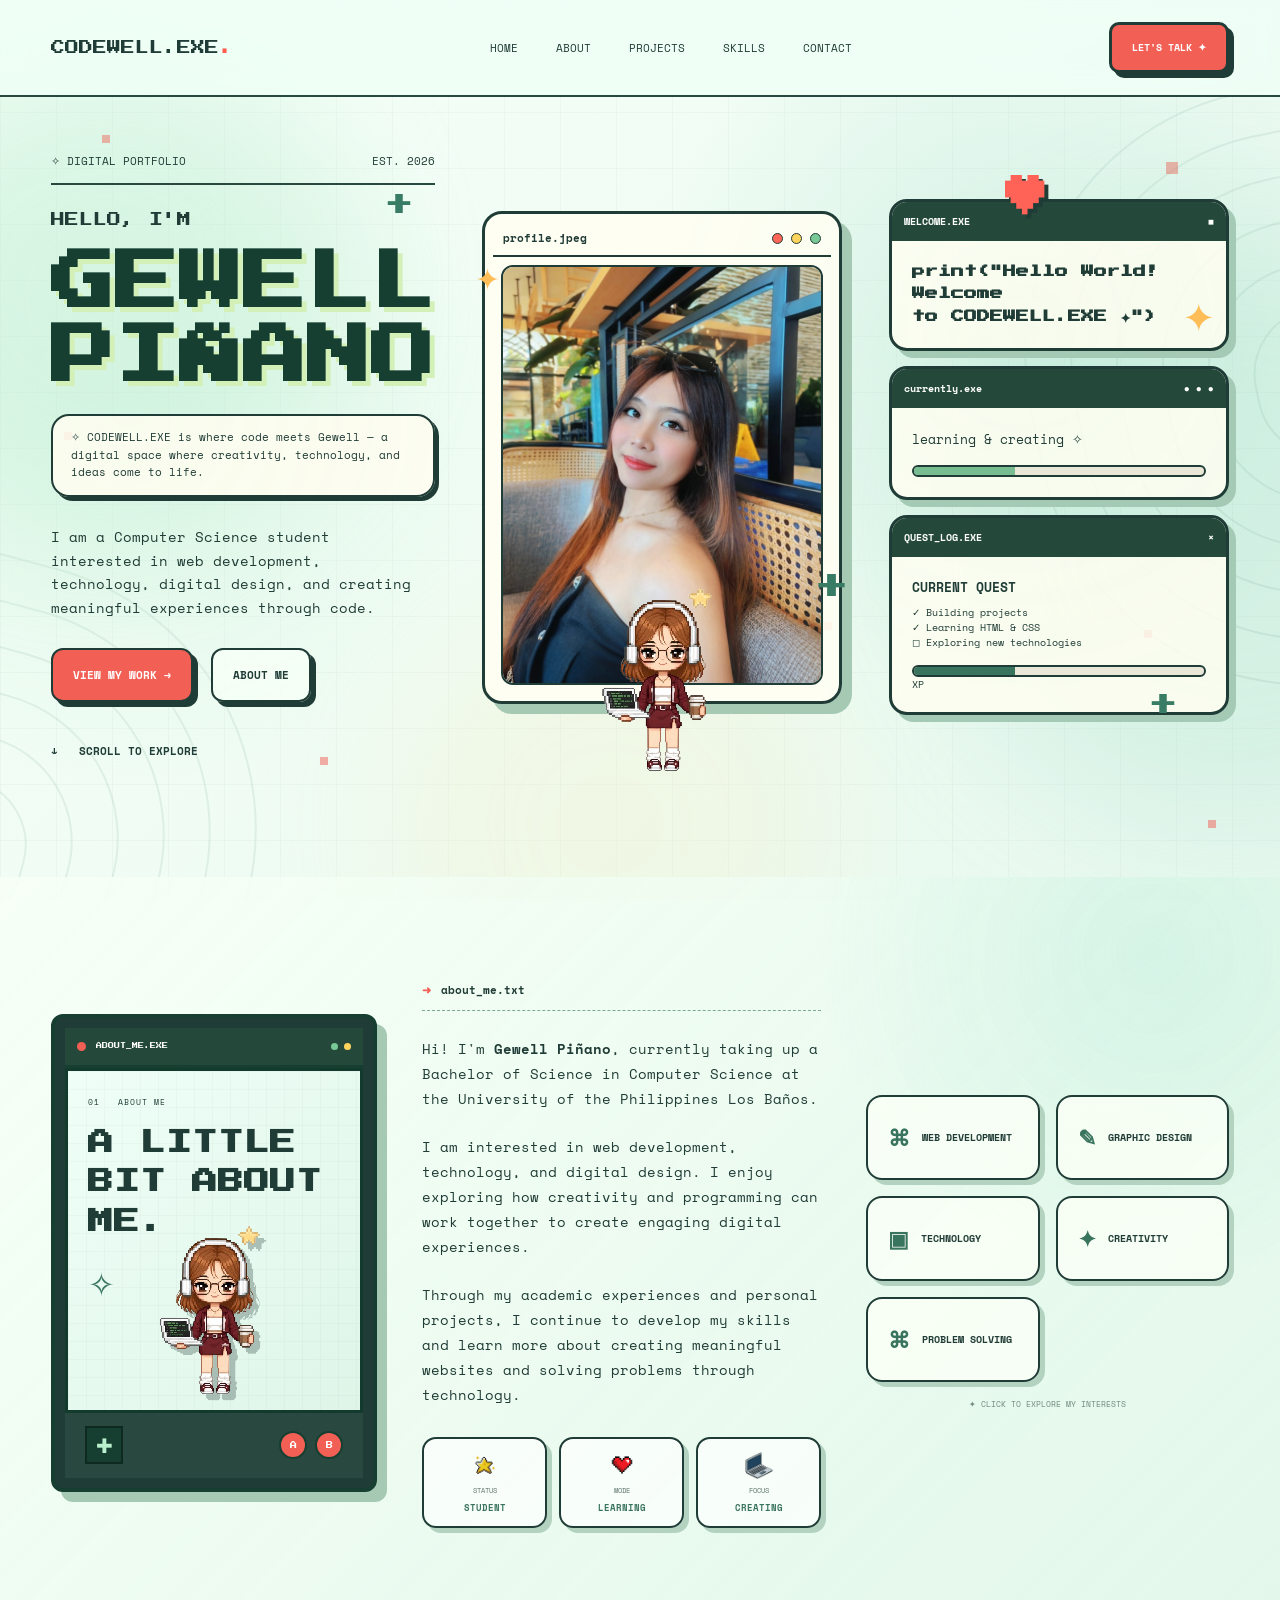
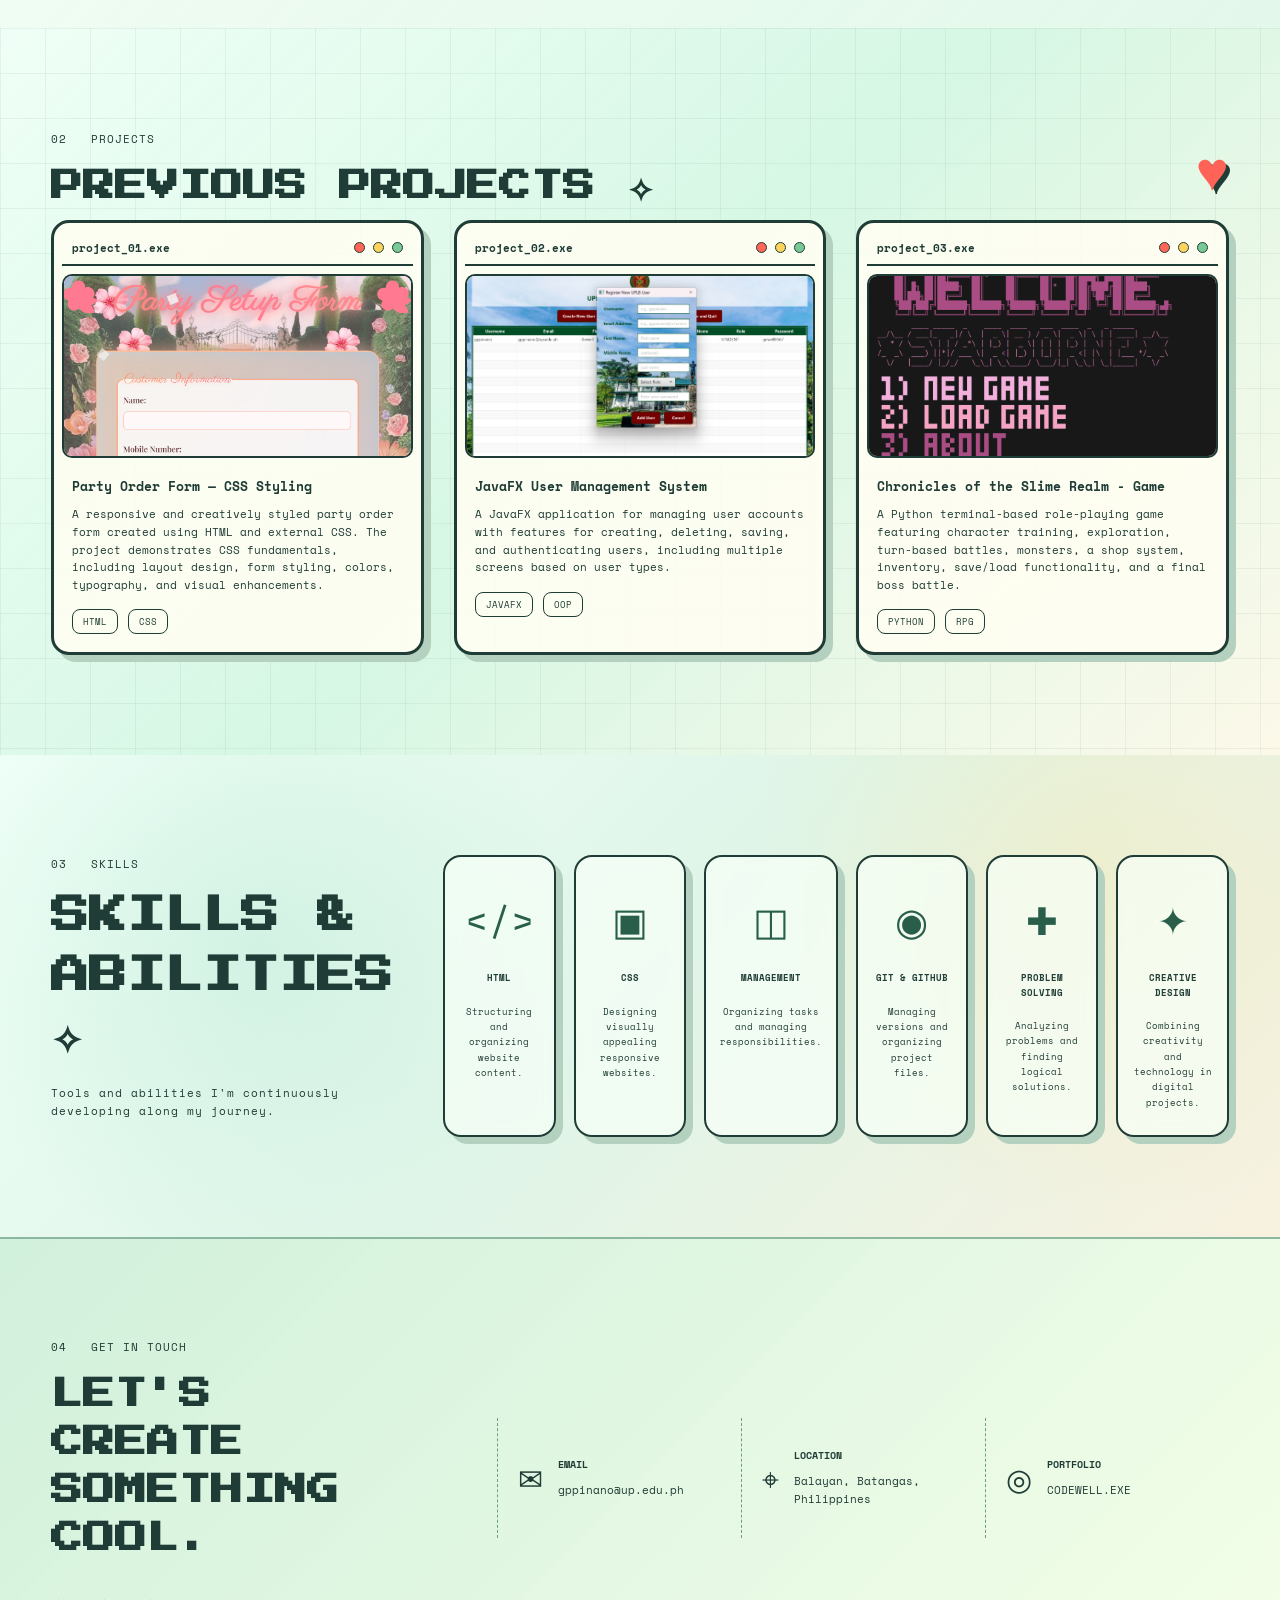
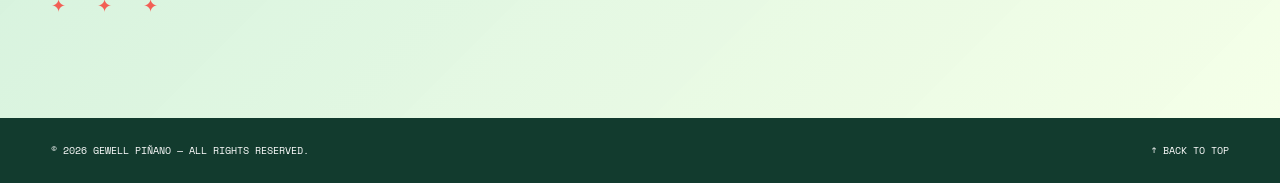
==== index.html @ 0a51e39f "feat: add location and contact number details" ====
<!--
    Name: Gewell P. Piñano
    Course: CMSC 100 - Web Programming
    Section: D1L

    Exercise 02: Create Your Own GitHub Page from HTML and CSS

    This file contains the HTML structure of my personal portfolio
    website. The website includes sections for my profile, about me,
    projects, skills, and contact information.
-->

<!DOCTYPE html>
<html lang="en">

<head>

    <!-- Basic information and settings for the webpage -->
    <meta charset="UTF-8">

    <meta name="viewport"
          content="width=device-width, initial-scale=1.0">

    <title>Gewell Piñano | Portfolio</title>

    <!-- External CSS file used for the website's design and layout -->
    <link rel="stylesheet" href="flex.css">

</head>


<body>


    <!-- Background elements used to create the animated visual design -->
    <div class="site-background">

        <div class="bg-grid"></div>

        <div class="bg-glow glow-one"></div>
        <div class="bg-glow glow-two"></div>
        <div class="bg-glow glow-three"></div>


        <!-- Decorative contour lines on both sides of the page -->
        <div class="level-lines level-lines-right">

            <span></span>
            <span></span>
            <span></span>
            <span></span>
            <span></span>
            <span></span>

        </div>


        <div class="level-lines level-lines-left">

            <span></span>
            <span></span>
            <span></span>
            <span></span>
            <span></span>
            <span></span>

        </div>


        <!-- Small animated particles used as background decorations -->
        <div class="ambient-particles">

            <i></i>
            <i></i>
            <i></i>
            <i></i>
            <i></i>
            <i></i>
            <i></i>
            <i></i>

        </div>

    </div>



    <!-- Navigation bar containing links to the different sections -->
    <header class="navbar">


        <!-- Website logo that links back to the home section -->
        <a href="#home" class="logo">

            CODE<span>WELL.EXE</span><b>.</b>

        </a>


        <!-- Navigation links -->
        <nav>

            <a href="#home">HOME</a>
            <a href="#about">ABOUT</a>
            <a href="#projects">PROJECTS</a>
            <a href="#skills">SKILLS</a>
            <a href="#contact">CONTACT</a>

        </nav>


        <!-- Button that links directly to the contact section -->
        <a href="#contact" class="nav-button">

            LET'S TALK ✦

        </a>


    </header>



    <main>


        <!-- Home or hero section of the portfolio -->
        <section id="home" class="hero">


            <!-- Decorative pixel elements -->
            <div class="pixel plus plus-one">+</div>

            <div class="pixel plus plus-two">+</div>

            <div class="pixel heart heart-one">♥</div>

            <div class="pixel sparkle sparkle-one">✦</div>



            <!-- Main introduction and information -->
            <div class="hero-text">


                <p class="small-title">

                    ✧ DIGITAL PORTFOLIO

                    <span>EST. 2026</span>

                </p>


                <p class="intro">

                    HELLO, I'M

                </p>


                <h1>

                    GEWELL<br>
                    PIÑANO

                </h1>


                <!-- Short description of the CODEWELL.EXE portfolio concept -->
                <div class="student-tag">

                    ✧ CODEWELL.EXE is where code meets Gewell —
                    a digital space where creativity, technology,
                    and ideas come to life.

                </div>


                <p class="hero-description">

                    I am a Computer Science student interested in
                    web development, technology, digital design,
                    and creating meaningful experiences through code.

                </p>


                <!-- Buttons for navigating to other sections -->
                <div class="hero-buttons">


                    <a href="#projects"
                       class="primary-button">

                        VIEW MY WORK →

                    </a>


                    <a href="#about"
                       class="secondary-button">

                        ABOUT ME

                    </a>


                </div>


                <!-- Link that encourages the user to explore the website -->
                <a href="#about"
                   class="scroll-text">

                    ↓ &nbsp; SCROLL TO EXPLORE

                </a>


            </div>



            <!-- Profile image and pixel character -->
            <div class="profile-area">


                <!-- Decorative symbols around the profile -->
                <div class="profile-decoration decoration-one">
                    ✦
                </div>


                <div class="profile-decoration decoration-two">
                    +
                </div>



                <!-- Window-style container for the profile image -->
                <div class="window">


                    <div class="window-header">

                        <span>profile.jpeg</span>


                        <div class="window-dots">

                            <i class="red"></i>
                            <i class="yellow"></i>
                            <i class="green"></i>

                        </div>

                    </div>


                    <div class="profile-image">

                        <img src="images/profile.jpeg"
                             alt="Profile Photo">

                    </div>


                </div>



                <!-- Pixel version of the profile character -->
                <div class="pixel-character">

                    <img src="images/pixel-me.png"
                         alt="Pixel Character">

                </div>


            </div>



            <!-- Small window-style widgets displayed beside the profile -->
            <div class="hero-widgets">


                <!-- Welcome message widget -->
                <div class="mini-window welcome-window">


                    <div class="mini-header">

                        <span>WELCOME.EXE</span>

                        <b>■</b>

                    </div>


                    <div class="mini-content">

                        <h3>

                            print("Hello World! Welcome<br>
                            to CODEWELL.EXE ✦")

                        </h3>

                    </div>


                </div>



                <!-- Current learning status widget -->
                <div class="mini-window learning-window">


                    <div class="mini-header">

                        <span>currently.exe</span>

                        <div class="mini-dots">

                            ● ● ●

                        </div>

                    </div>


                    <div class="mini-content">


                        <p>

                            learning & creating ✧

                        </p>


                        <!-- Animated loading bar -->
                        <div class="loading-bar">

                            <div></div>

                        </div>


                    </div>


                </div>



                <!-- Current goals or tasks widget -->
                <div class="mini-window music-window">

                    <div class="mini-header">

                        <span>QUEST_LOG.EXE</span>

                        <b>×</b>

                    </div>


                    <div class="mini-content">

                        <h4>CURRENT QUEST</h4>

                        <p>✓ Building projects</p>

                        <p>✓ Learning HTML & CSS</p>

                        <p>◻ Exploring new technologies</p>


                        <!-- Progress bar for the current quest -->
                        <div class="music-progress">

                            <div></div>

                        </div>


                        <p class="quest-xp">

                            XP

                        </p>

                    </div>

                </div>


            </div>


        </section>



        <!-- About section containing personal and academic information -->
        <section id="about"
                 class="about section">


            <!-- Decorative device displaying the About Me title -->
            <div class="about-device">


                <!-- Top part of the device -->
                <div class="device-top">

                    <span class="device-camera"></span>

                    <span>ABOUT_ME.EXE</span>


                    <div class="device-lights">

                        <i></i>
                        <i></i>

                    </div>


                </div>



                <!-- Main screen of the device -->
                <div class="device-screen">


                    <div class="section-title">

                        <p>

                            01 &nbsp; ABOUT ME

                        </p>


                        <h2>

                            A LITTLE<br>
                            BIT ABOUT<br>
                            ME.

                        </h2>


                    </div>


                    <div class="device-sparkle">

                        ✧

                    </div>



                    <!-- Pixel character decoration -->
                    <div class="about-decoration">

                        <img src="images/pixel-me.png"
                             alt="Pixel Character">

                    </div>


                </div>



                <!-- Decorative controls at the bottom of the device -->
                <div class="device-controls">


                    <div class="d-pad">

                        ✚

                    </div>


                    <div class="control-buttons">

                        <span>A</span>

                        <span>B</span>

                    </div>


                </div>


            </div>



            <!-- Main text content for the About section -->
            <div class="about-content">


                <!-- Terminal-inspired heading -->
                <div class="terminal-line">

                    <span>➜</span>

                    <p>about_me.txt</p>

                </div>



                <p>

                    Hi! I'm <strong>Gewell Piñano</strong>,
                    currently taking up a Bachelor of Science
                    in Computer Science at the University of the Philippines
                    Los Baños.

                </p>


                <p>

                    I am interested in web development,
                    technology, and digital design.
                    I enjoy exploring how creativity and
                    programming can work together to create
                    engaging digital experiences.

                </p>


                <p>

                    Through my academic experiences and
                    personal projects, I continue to develop
                    my skills and learn more about creating
                    meaningful websites and solving problems
                    through technology.

                </p>



                <!-- Cards showing the current status, mode, and focus -->
                <div class="about-status">


                    <div class="status-card">

                        <img src="images/status.png"
                             alt="Status Icon">

                        <span>STATUS</span>

                        <strong>STUDENT</strong>

                    </div>



                    <div class="status-card">

                        <img src="images/mode.png"
                             alt="Mode Icon">

                        <span>MODE</span>

                        <strong>LEARNING</strong>

                    </div>



                    <div class="status-card">

                        <img src="images/focus.png"
                             alt="Focus Icon">

                        <span>FOCUS</span>

                        <strong>CREATING</strong>

                    </div>


                </div>


            </div>



            <!-- Cards showing personal interests and areas of focus -->
            <div class="about-tags">


                <a href="interests/interests.html" class="tag-card">

                    <span>⌘</span>

                    WEB DEVELOPMENT

                </a>


                <a href="interests/interests.html" class="tag-card">

                    <span>✎</span>

                    GRAPHIC DESIGN

                </a>


                <a href="interests/interests.html" class="tag-card">

                    <span>▣</span>

                    TECHNOLOGY

                </a>


                <a href="interests/interests.html" class="tag-card">

                    <span>✦</span>

                    CREATIVITY

                </a>


                <a href="interests/interests.html" class="tag-card">

                    <span>⌘</span>

                    PROBLEM SOLVING

                </a>


                <div class="tag-note">

                    <a href="interests/index.html">
                        ✦ CLICK TO EXPLORE MY INTERESTS
                    </a>

                </div>


            </div>


        </section>



        <!-- Projects section displaying previous works -->
        <section id="projects"
                 class="projects section">


            <div class="projects-heading">


                <div>


                    <p>

                        02 &nbsp; PROJECTS

                    </p>


                    <h2>

                        PREVIOUS PROJECTS ✧

                    </h2>


                </div>


                <!-- Decorative heart -->
                <div class="project-heart">

                    ♥

                </div>


            </div>



            <!-- Grid containing the project cards -->
            <div class="project-grid">


                <!-- Project 1 -->
                <article class="project-card">


                    <div class="project-window-header">

                        <span>project_01.exe</span>


                        <div class="window-dots">

                            <i class="red"></i>
                            <i class="yellow"></i>
                            <i class="green"></i>

                        </div>


                    </div>


                    <div class="project-image">


                        <img src="images/project1.png"
                             alt="Project 1">


                        <!-- Link to the GitHub repository -->
                        <a href="https://github.com/gpinano/party-order-form.git"
                           target="_blank"
                           rel="noopener noreferrer"
                           class="project-overlay">

                            VIEW PROJECT →

                        </a>


                    </div>


                    <div class="project-info">


                        <h3>Party Order Form — CSS Styling</h3>


                        <p>

                            A responsive and creatively styled party order form created using HTML and external CSS.
                            The project demonstrates CSS fundamentals, including layout design, form styling, colors, typography, and visual enhancements.

                        </p>


                        <!-- Technologies used in the project -->
                        <div class="project-skills">

                            <span>HTML</span>

                            <span>CSS</span>

                        </div>


                    </div>


                </article>



                <!-- Project 2 -->
                <article class="project-card">


                    <div class="project-window-header">

                        <span>project_02.exe</span>


                        <div class="window-dots">

                            <i class="red"></i>
                            <i class="yellow"></i>
                            <i class="green"></i>

                        </div>


                    </div>


                    <div class="project-image">


                        <img src="images/project2.png"
                             alt="Project 2">


                        <!-- Link to the GitHub repository -->
                        <a href="https://github.com/gpinano/javafx-user-management-system.git"
                           target="_blank"
                           rel="noopener noreferrer"
                           class="project-overlay">

                            VIEW PROJECT →

                        </a>

                    </div>


                    <div class="project-info">


                        <h3>JavaFX User Management System</h3>


                        <p>

                            A JavaFX application for managing user accounts
                            with features for creating, deleting, saving, and authenticating users, including multiple screens based on user types.

                        </p>


                        <!-- Technologies used in the project -->
                        <div class="project-skills">

                            <span>JAVAFX</span>

                            <span>OOP</span>

                        </div>


                    </div>


                </article>



                <!-- Project 3 -->
                <article class="project-card">


                    <div class="project-window-header">

                        <span>project_03.exe</span>


                        <div class="window-dots">

                            <i class="red"></i>
                            <i class="yellow"></i>
                            <i class="green"></i>

                        </div>


                    </div>


                    <div class="project-image">


                        <img src="images/project3.png"
                             alt="Project 3">


                        <!-- Link to the GitHub repository -->
                        <a href="https://github.com/gpinano/terminal-based-rpg.git"
                           target="_blank"
                           rel="noopener noreferrer"
                           class="project-overlay">

                            VIEW PROJECT →

                        </a>


                    </div>


                    <div class="project-info">


                        <h3>Chronicles of the Slime Realm - Game</h3>


                        <p>

                            A Python terminal-based role-playing game featuring
                            character training, exploration, turn-based battles, monsters, a shop system, inventory, save/load functionality, and a final boss battle.

                        </p>


                        <!-- Technologies used in the project -->
                        <div class="project-skills">

                            <span>PYTHON</span>

                            <span>RPG</span>

                        </div>


                    </div>


                </article>


            </div>


        </section>



        <!-- Skills section showing abilities being developed -->
        <section id="skills"
                 class="skills section">


            <div class="skills-heading">


                <p>

                    03 &nbsp; SKILLS

                </p>


                <h2>

                    SKILLS &<br>
                    ABILITIES ✧

                </h2>


                <p class="skills-subtitle">

                    Tools and abilities I'm continuously
                    developing along my journey.

                </p>


            </div>



            <!-- Grid containing the different skill cards -->
            <div class="skills-grid">


                <!-- Skill 1 -->
                <div class="skill-card">

                    <div class="skill-icon">

                        &lt;/&gt;

                    </div>

                    <h3>HTML</h3>

                    <p>

                        Structuring and organizing
                        website content.

                    </p>

                </div>



                <!-- Skill 2 -->
                <div class="skill-card">

                    <div class="skill-icon">

                        ▣

                    </div>

                    <h3>CSS</h3>

                    <p>

                        Designing visually appealing
                        responsive websites.

                    </p>

                </div>



                <!-- Skill 3 -->
                <div class="skill-card">

                    <div class="skill-icon">

                        ◫

                    </div>

                    <h3>MANAGEMENT</h3>

                    <p>

                        Organizing tasks and managing
                        responsibilities.

                    </p>

                </div>



                <!-- Skill 4 -->
                <div class="skill-card">

                    <div class="skill-icon">

                        ◉

                    </div>

                    <h3>GIT &amp; GITHUB</h3>

                    <p>

                        Managing versions and organizing
                        project files.

                    </p>

                </div>



                <!-- Skill 5 -->
                <div class="skill-card">

                    <div class="skill-icon">

                        ✚

                    </div>

                    <h3>PROBLEM SOLVING</h3>

                    <p>

                        Analyzing problems and finding
                        logical solutions.

                    </p>

                </div>



                <!-- Skill 6 -->
                <div class="skill-card">

                    <div class="skill-icon">

                        ✦

                    </div>

                    <h3>CREATIVE DESIGN</h3>

                    <p>

                        Combining creativity and
                        technology in digital projects.

                    </p>

                </div>


            </div>


        </section>



        <!-- Contact section containing ways to get in touch -->
        <section id="contact"
                 class="contact section">


            <div class="contact-title">


                <p>

                    04 &nbsp; GET IN TOUCH

                </p>


                <h2>

                    LET'S CREATE<br>
                    SOMETHING<br>
                    COOL.

                </h2>


                <!-- Decorative symbols -->
                <div class="contact-decoration">

                    ✦ ✦ ✦

                </div>


            </div>



            <!-- Contact information -->
            <div class="contact-info">


                <!-- Email -->
                <div class="contact-item">


                    <span class="contact-icon">

                        ✉

                    </span>


                    <div>

                        <h4>EMAIL</h4>

                        <p>

                            <a href="mailto:gppinano@up.edu.ph">
                                gppinano@up.edu.ph
                            </a>

                        </p>

                    </div>


                </div>



                <!-- Location -->
                <div class="contact-item">


                    <span class="contact-icon">

                        ⌖

                    </span>


                    <div>

                        <h4>LOCATION</h4>

                        <p>

                            Balayan, Batangas,<br>
                            Philippines

                        </p>

                    </div>


                </div>



                <!-- Portfolio name -->
                <div class="contact-item">


                    <span class="contact-icon">

                        ◎

                    </span>


                    <div>

                        <h4>PORTFOLIO</h4>

                        <p>

                            CODEWELL.EXE

                        </p>

                    </div>


                </div>


            </div>


        </section>


    </main>



    <!-- Footer containing copyright information -->
    <footer>


        <p>

            © 2026 GEWELL PIÑANO
            — ALL RIGHTS RESERVED.

        </p>


        <!-- Link that returns the user to the top of the page -->
        <a href="#home">

            ↑ BACK TO TOP

        </a>


    </footer>


</body>

</html>
---- flex.css ----
/*
    Name: Gewell P. Piñano
    Course: CMSC 100 - Web Programming
    Section: D1L

    Exercise 02: Create Your Own GitHub Page from HTML and CSS

    This file contains the styles and layout of my personal portfolio
    website. It includes the colors, animations, responsive design,
    and visual elements used throughout the website.
*/


/* Importing the fonts used throughout the website */
@import url('https://fonts.googleapis.com/css2?family=Press+Start+2P&family=Space+Mono:wght@400;700&display=swap');


/* Basic reset to make spacing and sizing more consistent */
* {
    margin: 0;
    padding: 0;
    box-sizing: border-box;
}


/* Enables smooth scrolling when navigation links are clicked */
html {
    scroll-behavior: smooth;
}


/* General styles for the whole webpage */
body {
    font-family: "Space Mono", monospace;
    color: #203c36;

    background: linear-gradient(
        135deg,
        #f6fff8,
        #e7f8ee,
        #f9ffea
    );

    overflow-x: hidden;
}


/* Makes images responsive by default */
img {
    width: 100%;
    display: block;
}


/* Removes the default underline and color from links */
a {
    text-decoration: none;
    color: inherit;
}


/* Common spacing used for the main sections */
.section {
    padding: 100px 4%;
}


/* Adjusts the scroll position when navigating to a section */
section {
    scroll-margin-top: 15px;
}


/* -- BACKGROUND -- */

/* Fixed background container behind the main content */
.site-background {
    position: fixed;
    inset: 0;

    pointer-events: none;
    z-index: 0;

    overflow: hidden;
}


/* Keeps the main content above the background */
.navbar,
main,
footer {
    position: relative;
    z-index: 1;
}


/* Animated grid pattern used in the background */
.bg-grid {
    position: absolute;
    inset: 0;

    opacity: 0.4;

    background-image:
        linear-gradient(rgba(44, 92, 75, 0.08) 1px, transparent 1px),
        linear-gradient(90deg, rgba(44, 92, 75, 0.08) 1px, transparent 1px);

    background-size: 56px 56px;

    animation: gridMove 25s linear infinite;
}


/* Moves the background grid slowly */
@keyframes gridMove {

    from {
        background-position: 0 0;
    }

    to {
        background-position: 56px 56px;
    }

}


/* Glowing circles used to add color to the background */
.bg-glow {
    position: absolute;

    border-radius: 50%;

    filter: blur(70px);
    opacity: 0.45;

    animation: glowFloat 12s ease-in-out infinite;
}


.glow-one {
    width: 500px;
    height: 500px;

    top: 5%;
    left: -150px;

    background: rgba(174, 234, 201, 0.7);
}


.glow-two {
    width: 600px;
    height: 600px;

    top: 25%;
    right: -250px;

    background: rgba(131, 210, 181, 0.45);

    animation-delay: -4s;
}


.glow-three {
    width: 450px;
    height: 450px;

    bottom: -150px;
    left: 30%;

    background: rgba(255, 234, 174, 0.4);

    animation-delay: -8s;
}


/* Animation that slowly moves the glowing circles */
@keyframes glowFloat {

    0%,
    100% {
        transform: translate(0, 0) scale(1);
    }

    50% {
        transform: translate(60px, -35px) scale(1.1);
    }

}


/* Decorative contour lines placed around the background */
.level-lines {
    position: absolute;

    width: 600px;
    height: 600px;

    opacity: 0.25;
}


.level-lines-right {
    top: 80px;
    right: -350px;

    transform: rotate(-12deg);
}


.level-lines-left {
    bottom: -250px;
    left: -350px;

    transform: rotate(15deg);
}


.level-lines span {
    position: absolute;

    border: 2px solid rgba(45, 105, 83, 0.35);
    border-radius: 45%;
}


.level-lines span:nth-child(1) {
    inset: 0;
}

.level-lines span:nth-child(2) {
    inset: 45px;
}

.level-lines span:nth-child(3) {
    inset: 90px;
}

.level-lines span:nth-child(4) {
    inset: 135px;
}

.level-lines span:nth-child(5) {
    inset: 180px;
}

.level-lines span:nth-child(6) {
    inset: 225px;
}


/* Small floating particles used as background decorations */
.ambient-particles i {
    position: absolute;

    width: 8px;
    height: 8px;

    display: block;

    background: rgba(242, 95, 85, 0.5);

    animation: particleFloat 8s ease-in-out infinite;
}


.ambient-particles i:nth-child(1) {
    top: 15%;
    left: 8%;
}


.ambient-particles i:nth-child(2) {
    top: 30%;
    left: 45%;

    width: 5px;
    height: 5px;

    background: rgba(44, 108, 85, 0.5);
}


.ambient-particles i:nth-child(3) {
    top: 18%;
    right: 8%;

    width: 12px;
    height: 12px;
}


.ambient-particles i:nth-child(4) {
    top: 70%;
    right: 10%;
}


.ambient-particles i:nth-child(5) {
    bottom: 15%;
    left: 25%;
}


.ambient-particles i:nth-child(6) {
    bottom: 30%;
    right: 35%;
}


.ambient-particles i:nth-child(7) {
    top: 48%;
    left: 5%;
}


.ambient-particles i:nth-child(8) {
    bottom: 8%;
    right: 5%;
}


/* Animation used for the floating particles */
@keyframes particleFloat {

    0%,
    100% {
        transform: translateY(0);
        opacity: 0.3;
    }

    50% {
        transform: translateY(-30px);
        opacity: 0.9;
    }

}


/* =================================
   NAVIGATION BAR
================================= */

/* Styles for the navigation bar at the top of the page */
.navbar {
    width: 100%;

    padding: 22px 4%;

    display: flex;
    align-items: center;
    justify-content: space-between;

    border-bottom: 2px solid #29483f;

    background: rgba(239, 255, 247, 0.78);

    backdrop-filter: blur(15px);

    position: sticky;
    top: 0;

    z-index: 100;
}


/* Styles for the website logo */
.logo {
    font-family: "Press Start 2P", monospace;
    font-size: 14px;
}


.logo b {
    color: #ff5c4d;
}


/* Layout for the navigation links */
.navbar nav {
    display: flex;
    gap: 38px;
}


/* Styles for each navigation link */
.navbar nav a {
    font-size: 11px;

    position: relative;

    transition: 0.2s;
}


/* Underline effect for navigation links */
.navbar nav a::after {
    content: "";

    position: absolute;

    left: 0;
    bottom: -7px;

    width: 0;
    height: 2px;

    background: #f25f55;

    transition: 0.2s;
}


.navbar nav a:hover {
    color: #f25f55;
}


.navbar nav a:hover::after {
    width: 100%;
}


/* Button that links to the contact section */
.nav-button {
    padding: 15px 20px;

    font-size: 10px;
    font-weight: bold;

    color: white;
    background: #f25f55;

    border: 3px solid #203c36;
    border-radius: 10px;

    box-shadow: 5px 5px 0 #203c36;

    transition: 0.2s;
}


/* Button animation when hovered */
.nav-button:hover {
    transform: translate(3px, 3px);

    box-shadow: 2px 2px 0 #203c36;
}


/* -- HERO SECTION --*/

/* Main introduction section of the portfolio */
.hero {
    min-height: 780px;

    padding: 40px 4% 100px;

    display: grid;

    grid-template-columns: 1fr 1.1fr 1fr;

    gap: 40px;

    align-items: center;

    position: relative;

    overflow: hidden;

    background:
        radial-gradient(
            circle at 10% 40%,
            rgba(191, 239, 210, 0.35),
            transparent 30%
        ),
        radial-gradient(
            circle at 80% 30%,
            rgba(157, 223, 198, 0.32),
            transparent 32%
        );
}


/* Small heading displayed above the introduction */
.small-title {
    padding-bottom: 14px;

    border-bottom: 2px solid #29483f;

    font-size: 11px;
}


.small-title span {
    float: right;
}


/* Introductory text before the main name */
.intro {
    margin-top: 28px;

    font-family: "Press Start 2P";

    font-size: 14px;
}


/* Main name displayed in the hero section */
.hero-text h1 {
    margin: 20px 0;

    font-family: "Press Start 2P";

    font-size: clamp(42px, 5vw, 75px);

    line-height: 1.15;

    color: #163f31;

    text-shadow: 5px 5px 0 #d3f0b8;
}


/* Short description of the portfolio concept */
.student-tag {
    padding: 13px 18px;

    border: 2px solid #203c36;
    border-radius: 18px;

    background: rgba(255, 253, 240, 0.85);

    box-shadow: 4px 4px 0 #203c36;

    font-size: 11px;
    line-height: 1.6;
}


/* Main description in the hero section */
.hero-description {
    max-width: 360px;

    margin: 28px 0;

    font-size: 14px;
    line-height: 1.7;
}


/* Container for the hero section buttons */
.hero-buttons {
    display: flex;

    gap: 18px;

    margin-bottom: 35px;
}


/* Shared styles for both hero buttons */
.primary-button,
.secondary-button {
    padding: 17px 20px;

    border: 2px solid #203c36;
    border-radius: 12px;

    font-size: 11px;
    font-weight: bold;

    transition: 0.2s;
}


/* Main action button */
.primary-button {
    color: white;

    background: #f25f55;

    box-shadow: 5px 5px 0 #203c36;
}


/* Secondary action button */
.secondary-button {
    background: rgba(247, 255, 247, 0.8);

    box-shadow: 5px 5px 0 #203c36;
}


/* Hover effect for both buttons */
.primary-button:hover,
.secondary-button:hover {
    transform: translate(3px, 3px);

    box-shadow: 2px 2px 0 #203c36;
}


/* Text encouraging users to scroll */
.scroll-text {
    font-size: 11px;
    font-weight: bold;
}


/* -- PROFILE AREA -- */

/* Container for the profile image and pixel character */
.profile-area {
    position: relative;

    display: flex;
    justify-content: center;
}


/* Window-style container for the profile image */
.window {
    width: min(100%, 360px);

    padding: 8px;

    background: rgba(255, 254, 243, 0.9);

    border: 3px solid #203c36;
    border-radius: 20px;

    box-shadow: 10px 10px 0 #a6c9b4;

    overflow: hidden;
}


/* Shared styles for window headers */
.window-header,
.project-window-header {
    height: 35px;

    padding: 0 10px;

    display: flex;
    align-items: center;
    justify-content: space-between;

    border-bottom: 2px solid #203c36;

    font-size: 11px;
    font-weight: bold;
}


/* Container for the colored window dots */
.window-dots {
    display: flex;
    gap: 8px;
}


/* Individual window dots */
.window-dots i {
    width: 11px;
    height: 11px;

    border: 1px solid #203c36;
    border-radius: 50%;
}


/* Colors used for the window controls */
.red {
    background: #ff6657;
}

.yellow {
    background: #ffd45c;
}

.green {
    background: #79c996;
}


/* Spacing around the profile image */
.profile-image {
    padding: 8px;
}


/* Styles for the profile photo */
.profile-image img {
    height: 420px;

    object-fit: cover;

    border: 2px solid #203c36;
    border-radius: 12px;
}


/* Decorative symbols around the profile */
.profile-decoration {
    position: absolute;

    z-index: 2;

    font-family: "Press Start 2P";
}


.decoration-one {
    top: 10%;
    left: 0;

    font-size: 30px;

    color: #ffbd57;
}


.decoration-two {
    bottom: 20%;
    right: 0;

    font-size: 35px;

    color: #397c65;
}


/* Pixel character displayed in front of the profile */
.pixel-character {
    position: absolute;

    width: 230px;

    left: 50%;
    bottom: -90px;

    transform: translateX(-50%);

    z-index: 10;

    pointer-events: none;
}


.pixel-character img {
    image-rendering: pixelated;

    animation: characterFloat 4s ease-in-out infinite;
}


/* Floating animation for the pixel character */
@keyframes characterFloat {

    0%,
    100% {
        transform: translateY(0);
    }

    50% {
        transform: translateY(-8px);
    }

}


/* -- HERO WIDGETS -- */

/* Container for the small window-style widgets */
.hero-widgets {
    display: flex;

    flex-direction: column;

    gap: 15px;
}


/* Shared styles for the widgets */
.mini-window {
    background: rgba(255, 254, 241, 0.84);

    border: 3px solid #203c36;
    border-radius: 18px;

    box-shadow: 7px 7px 0 #a4c9b5;

    overflow: hidden;

    transition: 0.25s;
}


/* Hover effect for the widgets */
.mini-window:hover {
    transform: translateY(-6px);

    box-shadow: 10px 12px 0 #8eb8a2;
}


/* Header of each widget */
.mini-header {
    padding: 12px;

    display: flex;
    justify-content: space-between;

    background: #24493b;

    color: white;

    font-size: 10px;
    font-weight: bold;
}


/* Content area of each widget */
.mini-content {
    padding: 20px;
}


/* Welcome message */
.welcome-window h3 {
    font-family: "Press Start 2P";

    font-size: 13px;
    line-height: 1.7;
}


/* Current learning message */
.learning-window p {
    font-size: 13px;
    line-height: 1.7;
}


/* Shared styles for the progress bars */
.loading-bar,
.music-progress {
    width: 100%;
    height: 12px;

    margin-top: 15px;

    border: 2px solid #203c36;
    border-radius: 8px;

    overflow: hidden;

    background: #e9e8d8;
}


/* Animated loading bar */
.loading-bar div {
    width: 35%;
    height: 100%;

    background: #77bd91;

    animation: loadingMove 3s ease-in-out infinite;
}


/* Animation for the loading bar */
@keyframes loadingMove {

    0%,
    100% {
        width: 35%;
    }

    50% {
        width: 75%;
    }

}


/* Current quest heading */
.music-window h4 {
    margin-bottom: 8px;

    font-size: 13px;
}


/* Current quest text */
.music-window p {
    font-size: 10px;
}


/* Progress indicator for the current quest */
.music-progress div {
    width: 35%;
    height: 100%;

    background: #39745e;
}


/* -- DECORATIVE PIXELS -- */

/* Shared styles for the decorative pixel elements */
.pixel {
    position: absolute;

    font-family: "Press Start 2P";

    z-index: 2;
}


/* Plus decorations */
.plus {
    color: #397c65;

    font-size: 30px;
}


.plus-one {
    top: 12%;
    left: 30%;
}


.plus-two {
    right: 8%;
    bottom: 20%;
}


/* Heart decoration */
.heart {
    color: #ff6257;

    font-size: 45px;

    text-shadow: 4px 4px 0 #203c36;
}


.heart-one {
    top: 10%;
    right: 18%;
}


/* Sparkle decoration */
.sparkle {
    color: #ffbd57;

    font-size: 40px;
}


.sparkle-one {
    right: 5%;
    top: 25%;
}


/* -- SECTION HEADINGS -- */

/* Small labels displayed above the section titles */
.section-title p,
.projects-heading p,
.skills-heading p,
.contact-title p {
    margin-bottom: 15px;

    font-size: 11px;

    letter-spacing: 1px;
}


/* Main heading style shared by the sections */
.section h2 {
    font-family: "Press Start 2P";

    font-size: clamp(20px, 2.5vw, 35px);

    line-height: 1.5;

    color: #203c36;
}


/* -- ABOUT SECTION -- */

/* Layout and background of the About section */
.about {
    display: grid;

    grid-template-columns: 0.9fr 1.1fr 1fr;

    gap: 45px;

    position: relative;

    align-items: center;

    overflow: hidden;

    background:
        radial-gradient(
            circle at 90% 10%,
            rgba(126, 220, 190, 0.2),
            transparent 25%
        ),
        linear-gradient(
            135deg,
            rgba(247, 255, 246, 0.9),
            rgba(224, 247, 233, 0.75)
        );
}


/* -- ABOUT DEVICE -- */

/* Device-style container used in the About section */
.about-device {
    position: relative;

    width: 100%;
    max-width: 380px;

    min-height: 470px;

    padding: 10px;

    background: #203c36;

    border: 4px solid #163f31;
    border-radius: 12px;

    box-shadow: 10px 10px 0 #a6c9b4;

    justify-self: center;

    animation: deviceFloat 4s ease-in-out infinite;
}


/* Floating animation for the device */
@keyframes deviceFloat {

    0%,
    100% {
        transform: translateY(0) rotate(0deg);
    }

    50% {
        transform: translateY(-12px) rotate(-1deg);
    }

}


/* Top bar of the device */
.device-top {
    height: 40px;

    padding: 0 12px;

    display: flex;
    align-items: center;

    gap: 10px;

    background: #24493b;

    color: white;

    font-family: "Press Start 2P", monospace;

    font-size: 6px;

    border-bottom: 3px solid #163f31;
}


/* Small camera decoration */
.device-camera {
    width: 9px;
    height: 9px;

    background: #f25f55;

    border-radius: 50%;
}


/* Decorative lights */
.device-lights {
    margin-left: auto;

    display: flex;

    gap: 6px;
}


.device-lights i {
    width: 7px;
    height: 7px;

    background: #79c996;

    border-radius: 50%;
}


.device-lights i:last-child {
    background: #ffd45c;
}


/* Main screen of the device */
.device-screen {
    position: relative;

    min-height: 345px;

    padding: 25px 20px;

    overflow: hidden;

    background: linear-gradient(
        135deg,
        #effff7,
        #dff5e8
    );

    border: 3px solid #123b2e;
}


/* Grid pattern displayed on the device screen */
.device-screen::before {
    content: "";

    position: absolute;

    inset: 0;

    opacity: 0.18;

    pointer-events: none;

    background-image:
        linear-gradient(
            rgba(32, 60, 54, 0.15) 1px,
            transparent 1px
        ),
        linear-gradient(
            90deg,
            rgba(32, 60, 54, 0.15) 1px,
            transparent 1px
        );

    background-size: 18px 18px;
}


/* Keeps the screen content above the grid pattern */
.device-screen > * {
    position: relative;
    z-index: 1;
}


/* About section label inside the device */
.about-device .section-title p {
    margin-bottom: 15px;

    font-size: 8px;
}


/* Main title displayed on the device */
.about-device .section-title h2 {
    font-family: "Press Start 2P", monospace;

    font-size: clamp(18px, 2vw, 30px);

    line-height: 1.55;
}


/* Decorative sparkle inside the device */
.device-sparkle {
    margin-top: 18px;

    font-size: 32px;

    color: #39745e;
}


/* Pixel character displayed inside the device */
.about-device .about-decoration {
    position: absolute;

    width: 210px;

    bottom: -5px;
    left: 50%;

    transform: translateX(-50%);

    margin: 0;

    z-index: 2;
}


.about-device .about-decoration img {
    width: 100%;

    image-rendering: pixelated;

    filter: drop-shadow(
        6px 6px 0 rgba(32, 60, 54, 0.3)
    );

    animation: aboutCharacterFloat 3s ease-in-out infinite;
}


/* Floating animation for the About section character */
@keyframes aboutCharacterFloat {

    0%,
    100% {
        transform: translateY(0);
    }

    50% {
        transform: translateY(-10px);
    }

}


/* Controls displayed below the device screen */
.device-controls {
    min-height: 65px;

    padding: 10px 20px;

    display: flex;

    align-items: center;
    justify-content: space-between;

    background: #29483f;
}


/* Directional pad decoration */
.d-pad {
    width: 38px;
    height: 38px;

    display: flex;

    align-items: center;
    justify-content: center;

    background: #163f31;

    color: #b9f0ce;

    border: 2px solid #0d2920;

    font-size: 20px;
}


/* Container for the A and B buttons */
.control-buttons {
    display: flex;

    gap: 8px;
}


/* Styles for the A and B buttons */
.control-buttons span {
    width: 28px;
    height: 28px;

    display: flex;

    align-items: center;
    justify-content: center;

    background: #f25f55;

    border: 2px solid #163f31;
    border-radius: 50%;

    color: white;

    font-family: "Press Start 2P";

    font-size: 7px;
}


/* -- ABOUT CONTENT -- */

/* Main text content of the About section */
.about-content {
    padding-top: 5px;
}


/* Terminal-style heading */
.terminal-line {
    margin-bottom: 25px;

    padding-bottom: 12px;

    display: flex;

    gap: 10px;

    border-bottom: 1px dashed #7ca894;

    font-size: 11px;
    font-weight: bold;
}


.terminal-line span {
    color: #f25f55;
}


/* Paragraphs in the About section */
.about-content > p {
    margin-bottom: 22px;

    font-size: 14px;

    line-height: 1.8;
}


/* -- STATUS CARDS -- */

/* Grid containing the status cards */
.about-status {
    margin-top: 30px;

    display: grid;

    grid-template-columns: repeat(3, 1fr);

    gap: 12px;

    width: 100%;
}


/* Individual status card */
.status-card {
    min-height: 85px;

    padding: 12px 8px;

    display: flex;
    flex-direction: column;

    align-items: center;
    justify-content: center;

    text-align: center;

    border: 2px solid #203c36;
    border-radius: 14px;

    background: rgba(255, 255, 255, 0.65);

    box-shadow: 5px 5px 0 #b3d3c0;

    cursor: pointer;

    transition: 0.25s ease;
}


/* Icon displayed inside each status card */
.status-card img {
    width: 28px;
    height: 28px;

    object-fit: contain;

    margin-bottom: 6px;
}


.status-card span {
    margin-bottom: 5px;

    font-size: 7px;

    opacity: 0.7;
}


.status-card strong {
    font-size: 9px;

    color: #39745e;
}


/* Hover effect for the status cards */
.status-card:hover {
    transform: translateY(-5px);

    background: #f25f55;

    color: white;

    box-shadow: 8px 8px 0 #203c36;
}


.status-card:hover span,
.status-card:hover strong {
    color: white;

    opacity: 1;
}


/* -- ABOUT TAGS -- */

/* Grid containing the interest cards */
.about-tags {
    display: grid;

    grid-template-columns: repeat(2, 1fr);

    gap: 16px;

    align-content: center;
}


/* Individual interest card */
.tag-card {
    min-height: 85px;

    padding: 20px;

    display: flex;

    align-items: center;

    gap: 12px;

    border: 2px solid #203c36;
    border-radius: 16px;

    background: rgba(249, 255, 246, 0.85);

    box-shadow: 5px 5px 0 #b3d3c0;

    font-size: 10px;
    font-weight: bold;

    cursor: pointer;

    transition: 0.25s;
}


/* Hover effect for the interest cards */
.tag-card:hover {
    transform: translate(-4px, -4px);

    background: #f25f55;

    color: white;

    box-shadow: 9px 9px 0 #203c36;
}


.tag-card span {
    font-size: 22px;

    color: #39745e;
}


.tag-card:hover span {
    color: white;
}


/* Makes the last interest card span both columns */
.tag-card.wide {
    grid-column: span 2;

    justify-content: center;
}


/* Small note below the interest cards */
.tag-note {
    grid-column: span 2;

    text-align: center;

    font-size: 8px;

    opacity: 0.6;
}


/* -- PROJECTS SECTION -- */

/* Background and layout for the Projects section */
.projects {
    position: relative;

    overflow: hidden;

    background: linear-gradient(
        135deg,
        rgba(239, 255, 247, 0.92),
        rgba(210, 247, 226, 0.82),
        rgba(255, 247, 232, 0.8)
    );
}


/* Decorative grid pattern behind the project cards */
.projects::before {
    content: "";

    position: absolute;

    inset: 0;

    background-image:
        linear-gradient(
            rgba(44, 92, 75, 0.07) 1px,
            transparent 1px
        ),
        linear-gradient(
            90deg,
            rgba(44, 92, 75, 0.07) 1px,
            transparent 1px
        );

    background-size: 45px 45px;
}


/* Keeps the Projects content above the background pattern */
.projects > * {
    position: relative;
    z-index: 1;
}


/* Heading layout for the Projects section */
.projects-heading {
    display: flex;

    align-items: end;
    justify-content: space-between;

    margin-bottom: 50px;
}


/* Decorative floating heart */
.project-heart {
    color: #ff6257;

    font-size: 55px;

    text-shadow: 4px 4px 0 #203c36;

    animation: heartFloat 3s ease-in-out infinite;
}


/* Floating animation for the heart */
@keyframes heartFloat {

    50% {
        transform: translateY(-10px);
    }

}


/* Grid containing all project cards */
.project-grid {
    margin-top: -40px;

    display: grid;

    grid-template-columns: repeat(3, 1fr);

    gap: 30px;
}


/* Individual project card */
.project-card {
    padding: 8px;

    background: rgba(255, 254, 242, 0.9);

    border: 3px solid #203c36;
    border-radius: 18px;

    box-shadow: 7px 7px 0 #b4d0be;

    overflow: hidden;

    transition: 0.3s;
}


/* Hover effect for project cards */
.project-card:hover {
    transform: translateY(-10px);

    box-shadow: 13px 16px 0 #8eb8a2;
}


/* Container for the project preview image */
.project-image {
    position: relative;

    overflow: hidden;

    margin-top: 8px;

    border: 2px solid #203c36;
    border-radius: 10px;
}


/* Project preview image */
.project-image img {
    height: 180px;

    object-fit: cover;

    transition: 0.4s;
}


/* Zoom effect when hovering over a project card */
.project-card:hover img {
    transform: scale(1.08);
}


/* Overlay containing the project link */
.project-overlay {
    position: absolute;

    inset: 0;

    display: flex;

    align-items: center;
    justify-content: center;

    background: rgba(32, 60, 54, 0.78);

    color: white;

    font-size: 10px;
    font-weight: bold;

    opacity: 0;

    transition: 0.3s;
}


/* Shows the project link overlay when hovered */
.project-card:hover .project-overlay {
    opacity: 1;
}


/* Text information for each project */
.project-info {
    padding: 18px 10px 10px;
}


.project-info h3 {
    margin-bottom: 10px;

    font-size: 13px;
}


.project-info p {
    margin-bottom: 15px;

    font-size: 11px;

    line-height: 1.6;
}


/* Container for the technologies used */
.project-skills {
    display: flex;

    gap: 10px;
}


/* Individual technology labels */
.project-skills span {
    padding: 5px 10px;

    border: 1px solid #203c36;
    border-radius: 8px;

    font-size: 9px;

    transition: 0.25s;
}


/* Hover effect for the technology labels */
.project-skills span:hover {
    background: #f25f55;

    color: white;
}


/* -- SKILLS SECTION -- */

/* Layout and background for the Skills section */
.skills {
    display: grid;

    grid-template-columns: 0.8fr 2fr;

    gap: 50px;

    align-items: center;

    position: relative;

    overflow: hidden;

    min-height: 470px;

    background:
        radial-gradient(
            circle at 20% 40%,
            rgba(157, 223, 198, 0.28),
            transparent 30%
        ),
        radial-gradient(
            circle at 85% 25%,
            rgba(255, 220, 130, 0.22),
            transparent 30%
        ),
        linear-gradient(
            135deg,
            #effff7,
            #dff5e8,
            #f8f1df
        );
}


/* Keeps the content above the background */
.skills > * {
    position: relative;
    z-index: 1;
}


/* Main title in the Skills section */
.skills-heading h2 {
    font-family: "Press Start 2P", monospace;

    font-size: clamp(25px, 3vw, 42px);

    line-height: 1.55;
}


/* Short description below the Skills heading */
.skills-subtitle {
    margin-top: 18px;

    font-size: 11px;

    line-height: 1.7;
}


/* Grid containing all skill cards */
.skills-grid {
    display: grid;

    grid-template-columns: repeat(6, 1fr);

    gap: 18px;

    width: 100%;
}


/* Individual skill card */
.skill-card {
    min-height: 275px;

    padding: 35px 14px 25px;

    display: flex;
    flex-direction: column;

    align-items: center;

    text-align: center;

    border: 2px solid #203c36;
    border-radius: 18px;

    background: rgba(247, 255, 247, 0.72);

    backdrop-filter: blur(8px);

    box-shadow: 7px 7px 0 #b4d0be;

    transition: 0.25s ease;
}


/* Hover effect for skill cards */
.skill-card:hover {
    transform: translateY(-8px);

    background: #f25f55;

    color: white;

    box-shadow: 9px 9px 0 #203c36;
}


.skill-card:hover .skill-icon {
    color: white;
}


/* Icon displayed on each skill card */
.skill-icon {
    min-height: 55px;

    margin-bottom: 22px;

    display: flex;

    align-items: center;
    justify-content: center;

    font-size: 38px;

    color: #285e4a;
}


.skill-card h3 {
    margin-bottom: 18px;

    font-size: 9px;

    line-height: 1.6;
}


.skill-card p {
    font-size: 9px;

    line-height: 1.7;
}


/* -- CONTACT SECTION -- */

/* Layout and background for the Contact section */
.contact {
    display: grid;

    grid-template-columns: 1fr 2fr;

    gap: 80px;

    background: linear-gradient(
        135deg,
        rgba(205, 238, 217, 0.88),
        rgba(244, 255, 232, 0.85)
    );

    border-top: 2px solid #8db8a0;
}


/* Decorative symbols beside the Contact title */
.contact-decoration {
    margin-top: 30px;

    color: #f25f55;

    font-size: 18px;

    letter-spacing: 10px;
}


/* Grid containing the contact details */
.contact-info {
    display: grid;

    grid-template-columns: repeat(3, 1fr);

    align-items: center;
}


/* Individual contact information item */
.contact-item {
    min-height: 120px;

    padding: 20px;

    display: flex;

    align-items: center;

    gap: 15px;

    border-left: 1px dashed #6f9b87;

    transition: 0.25s;
}


/* Hover effect for contact items */
.contact-item:hover {
    transform: translateY(-5px);
}


/* Icon for each contact item */
.contact-icon {
    font-size: 30px;
}


.contact-item h4 {
    margin-bottom: 10px;

    font-size: 10px;
}


.contact-item p {
    font-size: 11px;

    line-height: 1.6;
}


/* -- FOOTER -- */

/* Footer displayed at the bottom of the webpage */
footer {
    padding: 25px 4%;

    display: flex;

    justify-content: space-between;

    background: #123b2e;

    color: white;

    font-size: 10px;
}


/* Hover effect for the Back to Top link */
footer a {
    transition: 0.2s;
}


footer a:hover {
    color: #b9f0ce;
}


/* -- TABLET RESPONSIVE DESIGN -- */

/* Adjustments for tablet-sized screens */
@media (max-width: 1200px) {

    .skills {
        grid-template-columns: 1fr;
    }

    .skills-grid {
        grid-template-columns: repeat(3, 1fr);
    }

}


/* Additional layout adjustments for smaller screens */
@media (max-width: 1000px) {

    .navbar nav {
        gap: 15px;
    }

    .hero {
        grid-template-columns: 1fr 1fr;
    }

    .hero-widgets {
        grid-column: span 2;

        flex-direction: row;

        justify-content: center;
    }

    .mini-window {
        width: 32%;
    }

    .about {
        grid-template-columns: 1fr 1fr;
    }

    .about-tags {
        grid-column: span 2;
    }

    .project-grid {
        grid-template-columns: repeat(2, 1fr);
    }

    .contact {
        grid-template-columns: 1fr;
    }

}


/* -- MOBILE RESPONSIVE DESIGN -- */

/* Adjustments for mobile devices */
@media (max-width: 700px) {

    .section {
        padding: 75px 6%;
    }

    .navbar {
        flex-wrap: wrap;

        gap: 20px;
    }

    .navbar nav {
        width: 100%;

        justify-content: space-between;

        gap: 5px;

        order: 3;
    }

    .navbar nav a {
        font-size: 8px;
    }

    .nav-button {
        font-size: 8px;

        padding: 12px;
    }

    .hero {
        grid-template-columns: 1fr;

        text-align: center;

        padding-top: 70px;
    }

    .small-title span {
        float: none;

        display: block;

        margin-top: 10px;
    }

    .student-tag {
        margin: auto;
    }

    .hero-description {
        margin: 25px auto;
    }

    .hero-buttons {
        justify-content: center;

        flex-wrap: wrap;
    }

    .hero-widgets {
        grid-column: auto;

        flex-direction: column;

        align-items: center;
    }

    .mini-window {
        width: 100%;

        max-width: 400px;
    }

    .pixel-character {
        width: 180px;

        bottom: -70px;
    }

    .about {
        grid-template-columns: 1fr;
    }

    .about-device {
        width: 100%;

        max-width: 370px;

        min-height: 440px;

        margin: auto;
    }

    .device-screen {
        min-height: 320px;
    }

    .about-device .about-decoration {
        width: 190px;
    }

    .about-tags {
        grid-column: auto;
    }

    .about-status {
        grid-template-columns: repeat(3, 1fr);
    }

    .project-grid {
        grid-template-columns: 1fr;
    }

    .skills-grid {
        grid-template-columns: repeat(2, 1fr);
    }

    .contact-info {
        grid-template-columns: 1fr;
    }

    .contact-item {
        border-left: none;

        border-bottom: 1px dashed #6f9b87;
    }

    footer {
        flex-direction: column;

        gap: 15px;

        text-align: center;
    }

    .level-lines {
        opacity: 0.12;
    }

}


/* -- EXTRA SMALL SCREENS -- */

/* Final adjustments for very small mobile screens */
@media (max-width: 450px) {

    .hero-text h1 {
        font-size: 35px;
    }

    .skills-grid {
        grid-template-columns: 1fr;
    }

    .about-status {
        grid-template-columns: 1fr;
    }

    .hero-buttons {
        flex-direction: column;
    }

    .primary-button,
    .secondary-button {
        width: 100%;
    }

    .device-screen {
        min-height: 300px;
    }

    .about-device {
        min-height: 420px;
    }

    .about-device .about-decoration {
        width: 175px;
    }

}
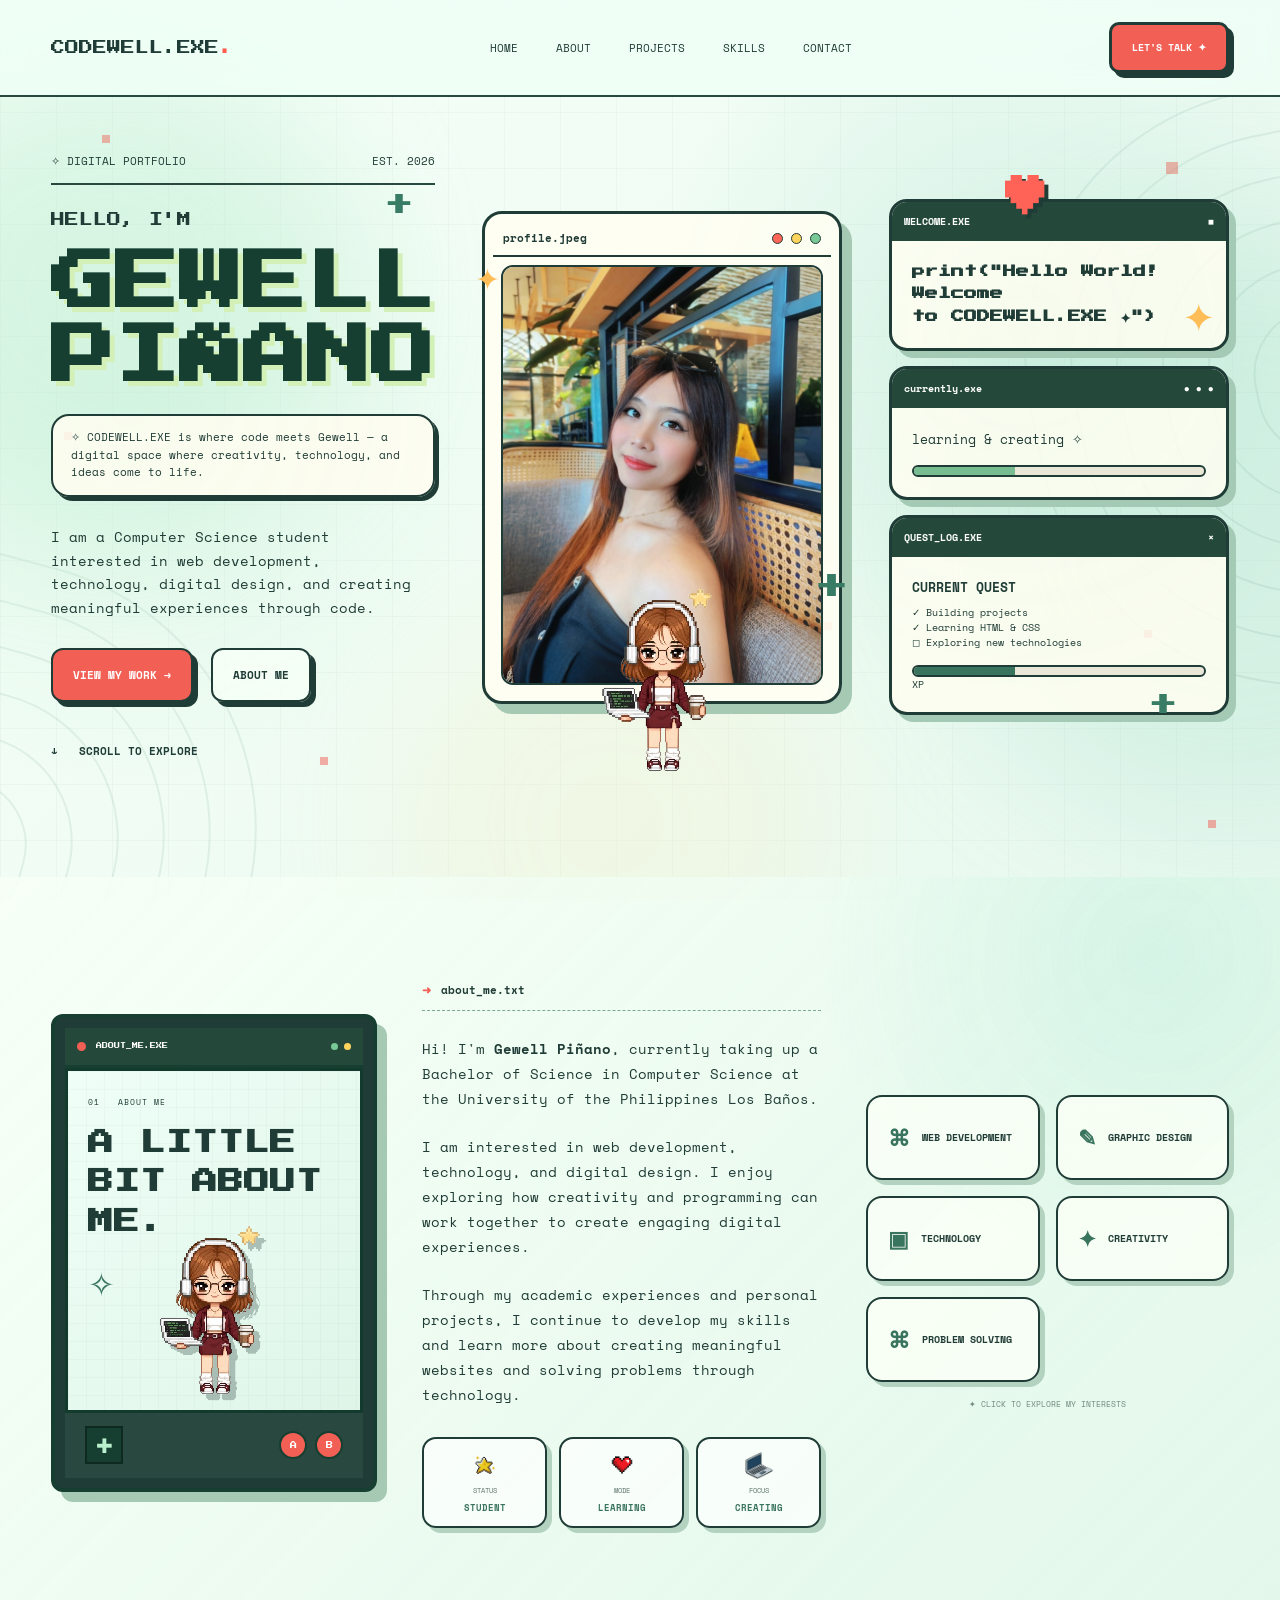
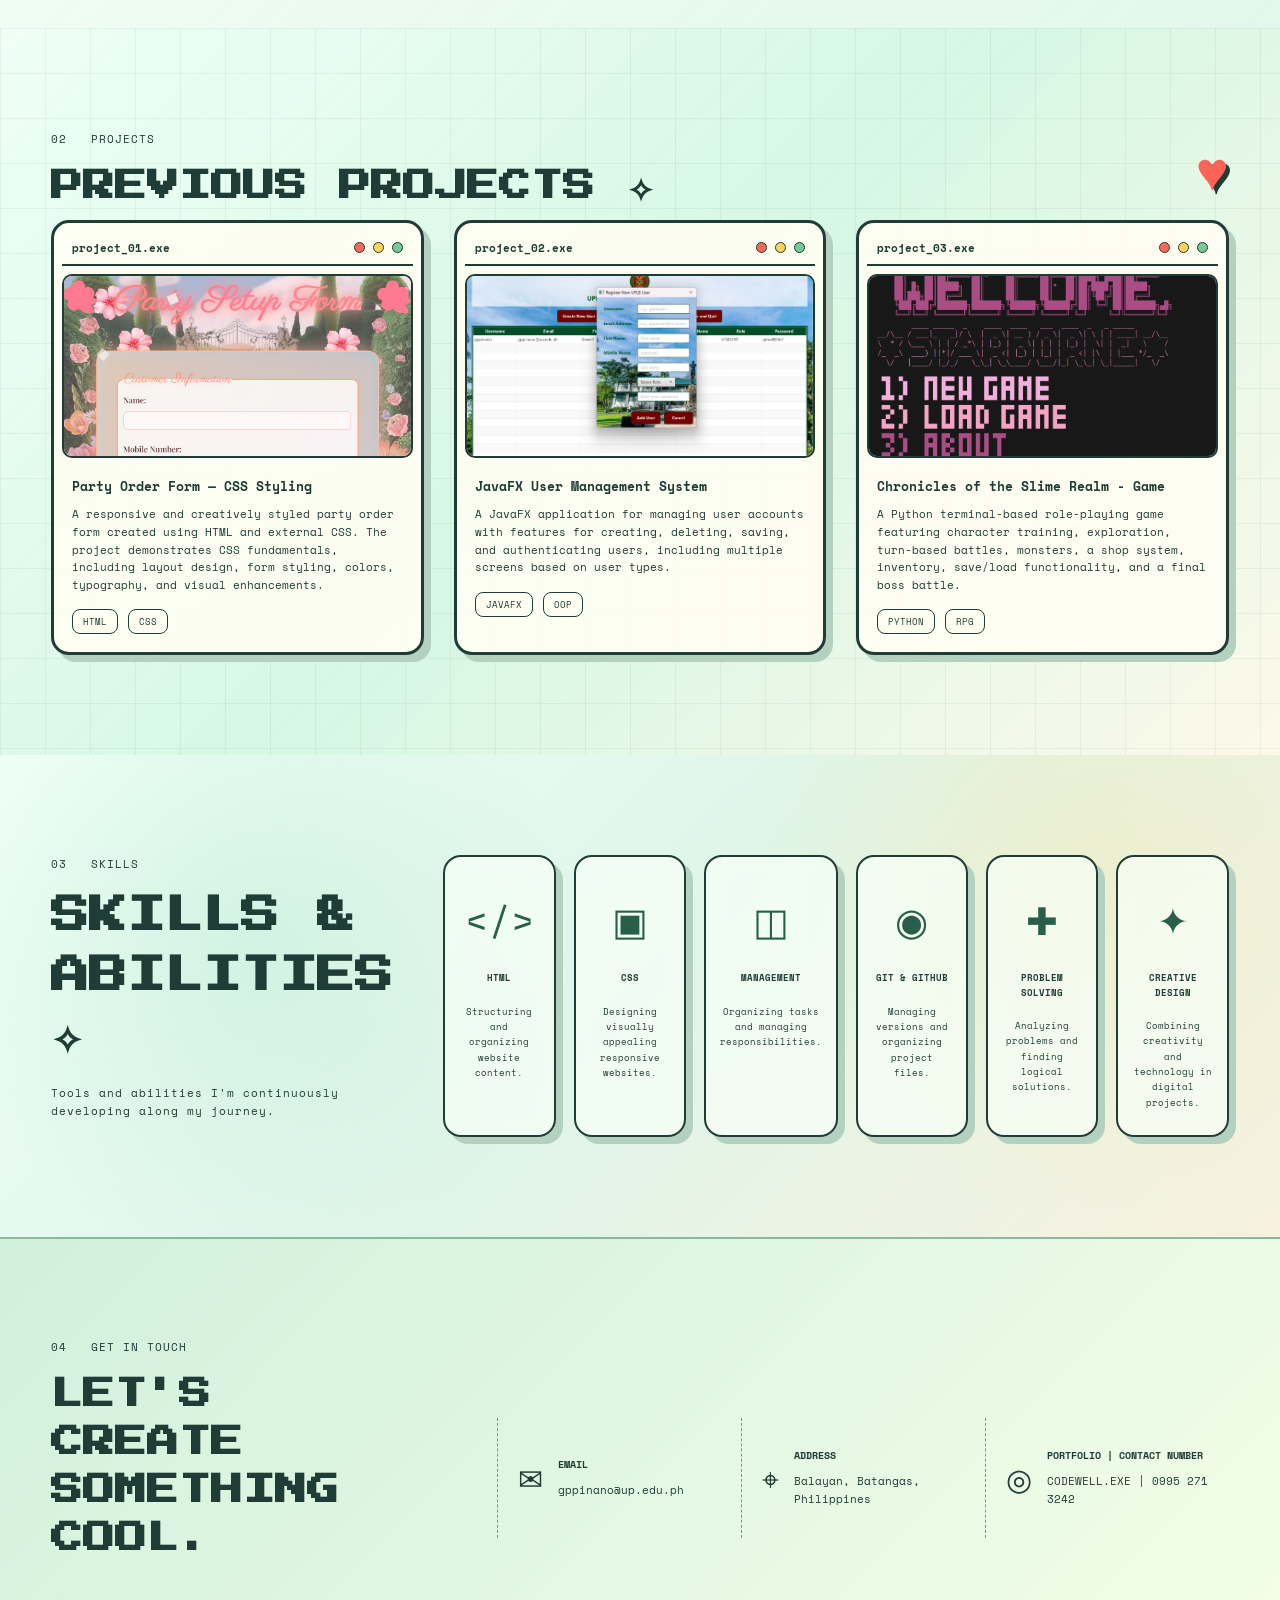
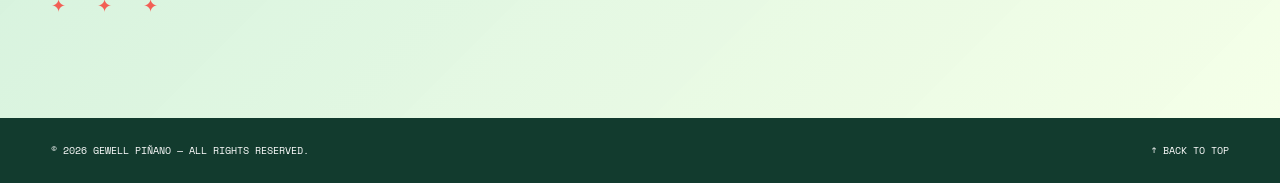
==== commit 337c046d: "ui: update contact section details" ====
--- a/index.html
+++ b/index.html
@@ -657,7 +657,7 @@
 
                 <div class="tag-note">
 
-                    <a href="interests/index.html">
+                    <a href="interests/interests.html">
                         ✦ CLICK TO EXPLORE MY INTERESTS
                     </a>
 
@@ -1199,7 +1199,7 @@
 
                     <div>
 
-                        <h4>LOCATION</h4>
+                        <h4>ADDRESS</h4>
 
                         <p>
 
@@ -1228,11 +1228,11 @@
 
                     <div>
 
-                        <h4>PORTFOLIO</h4>
+                        <h4>PORTFOLIO | CONTACT NUMBER </h4>
 
                         <p>
 
-                            CODEWELL.EXE
+                            CODEWELL.EXE | 0995 271 3242
 
                         </p>
 
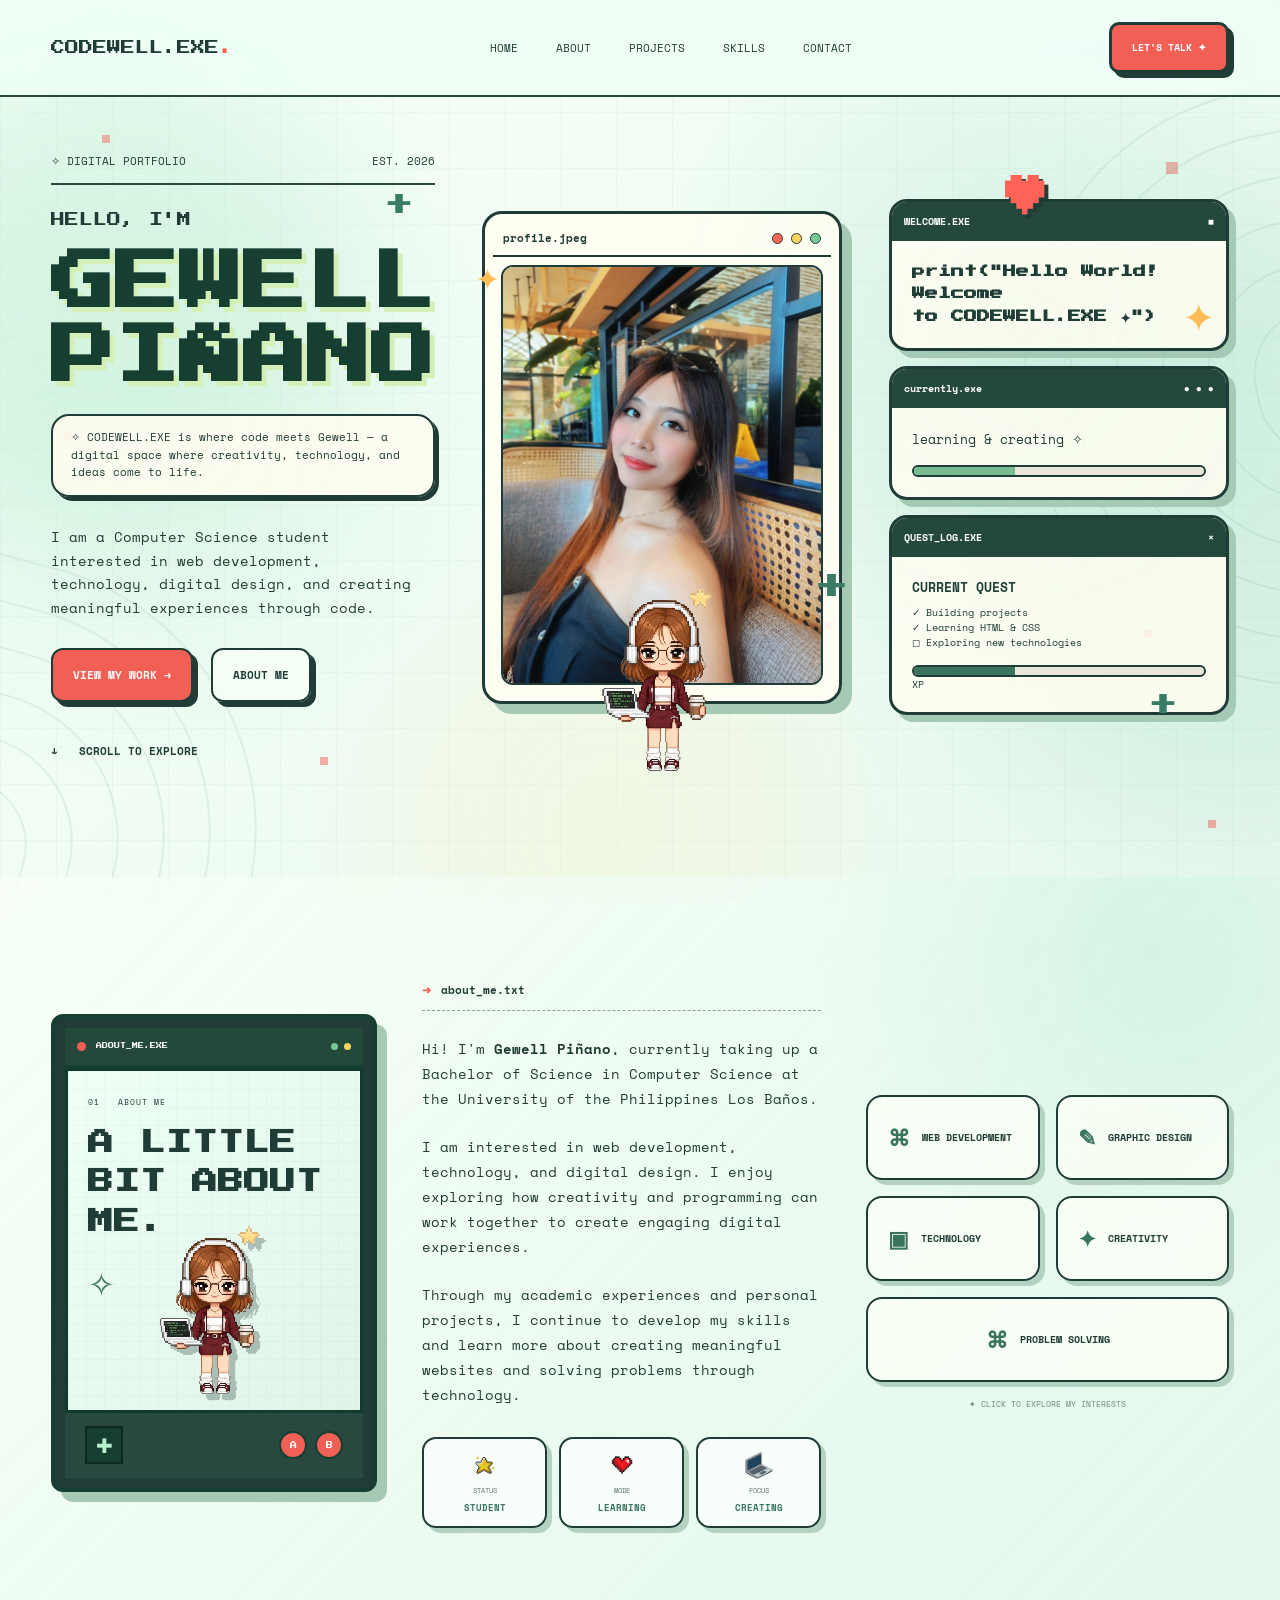
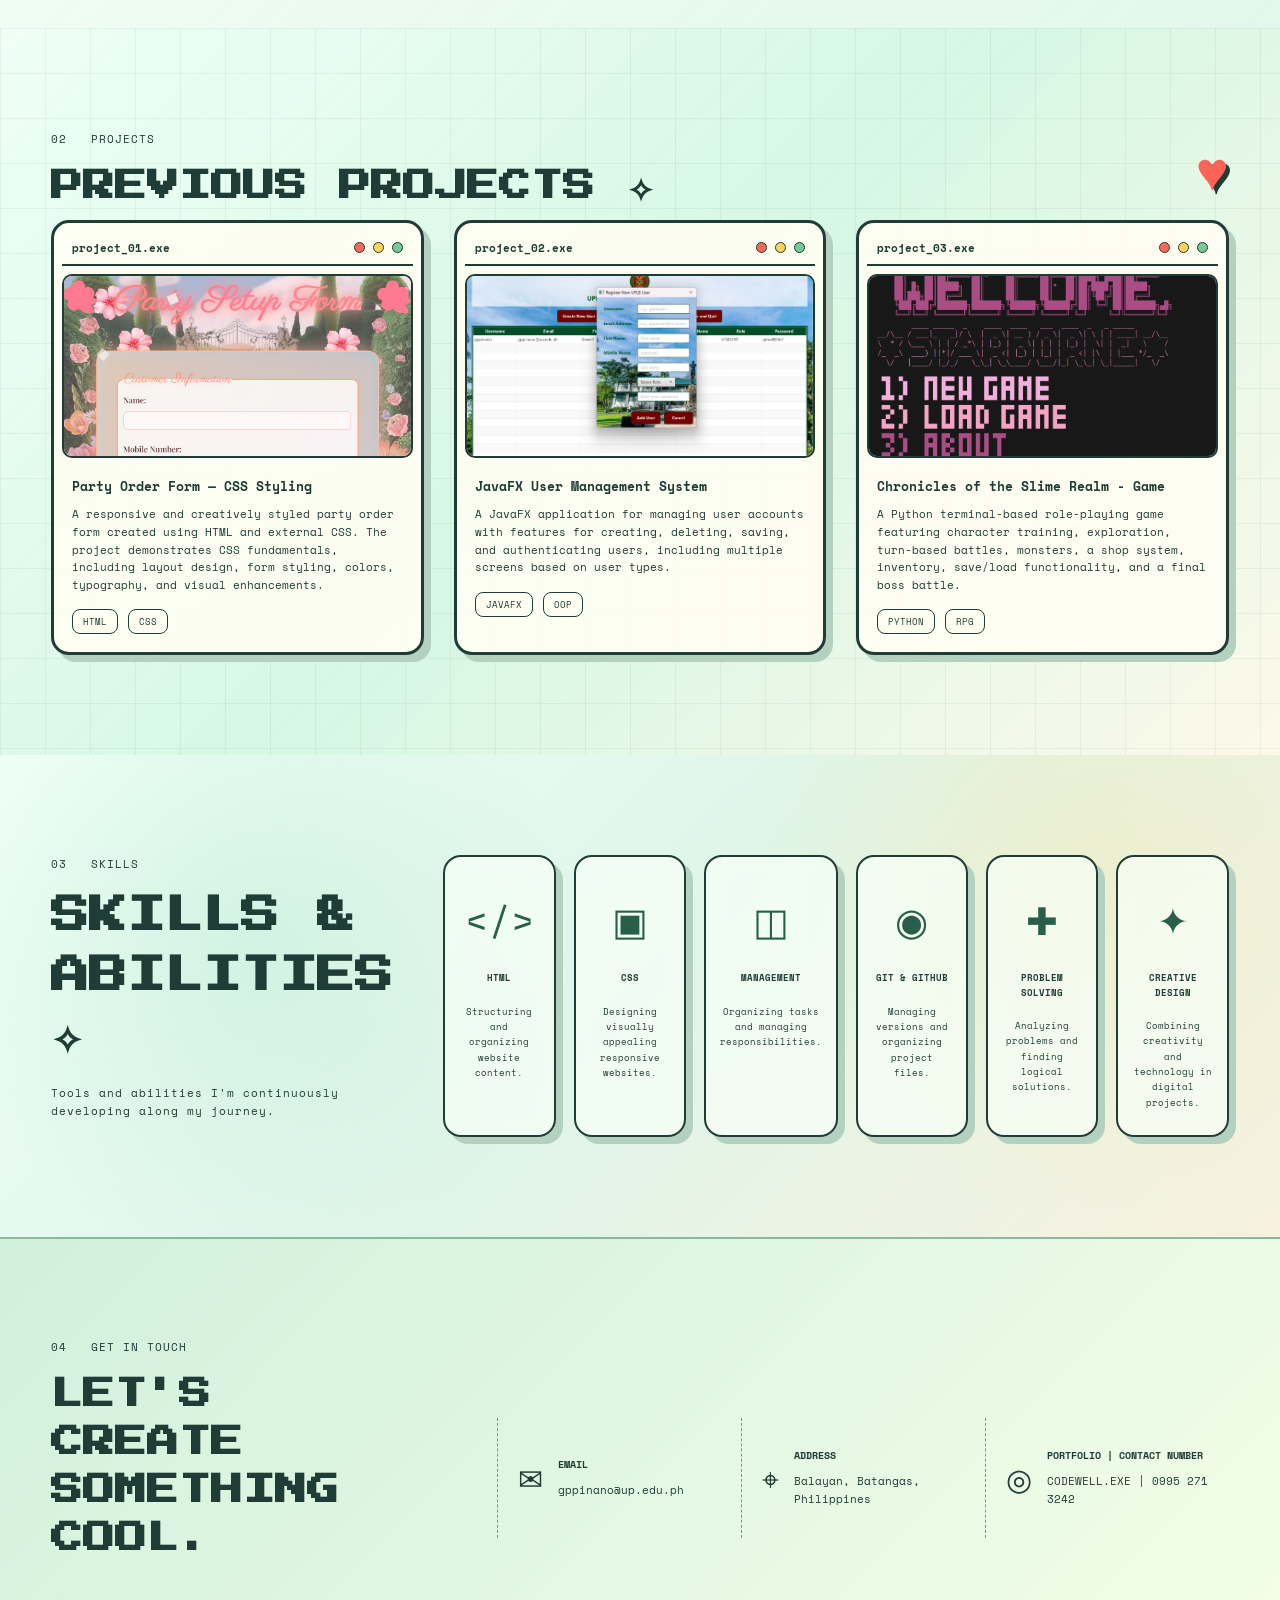
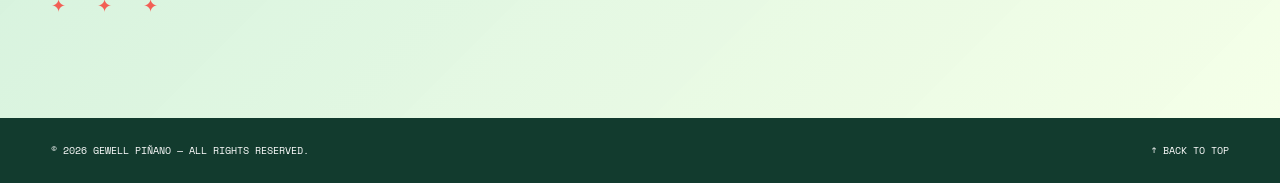
==== commit c8a786af: "ui: add wide tag card to interests section" ====
--- a/index.html
+++ b/index.html
@@ -646,7 +646,7 @@
                 </a>
 
 
-                <a href="interests/interests.html" class="tag-card">
+                <a href="interests/interests.html" class="tag-card wide">
 
                     <span>⌘</span>
 
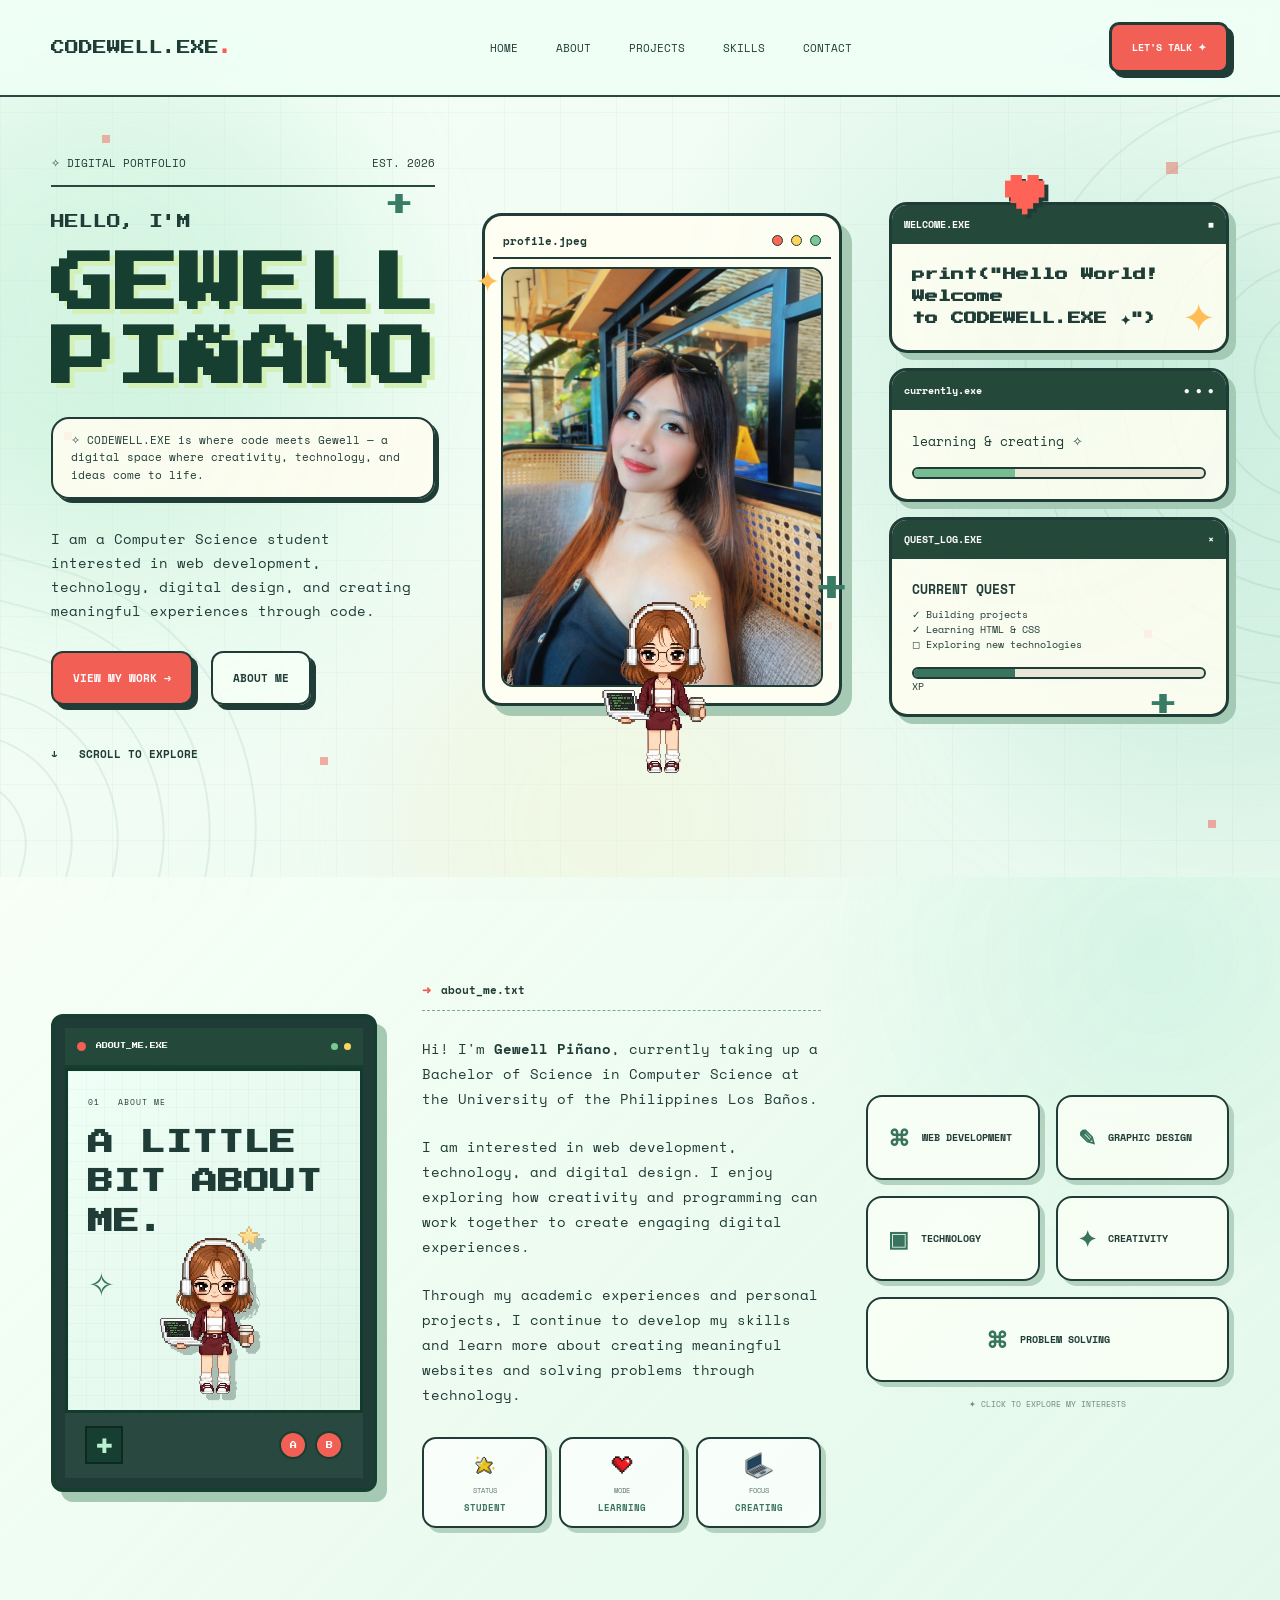
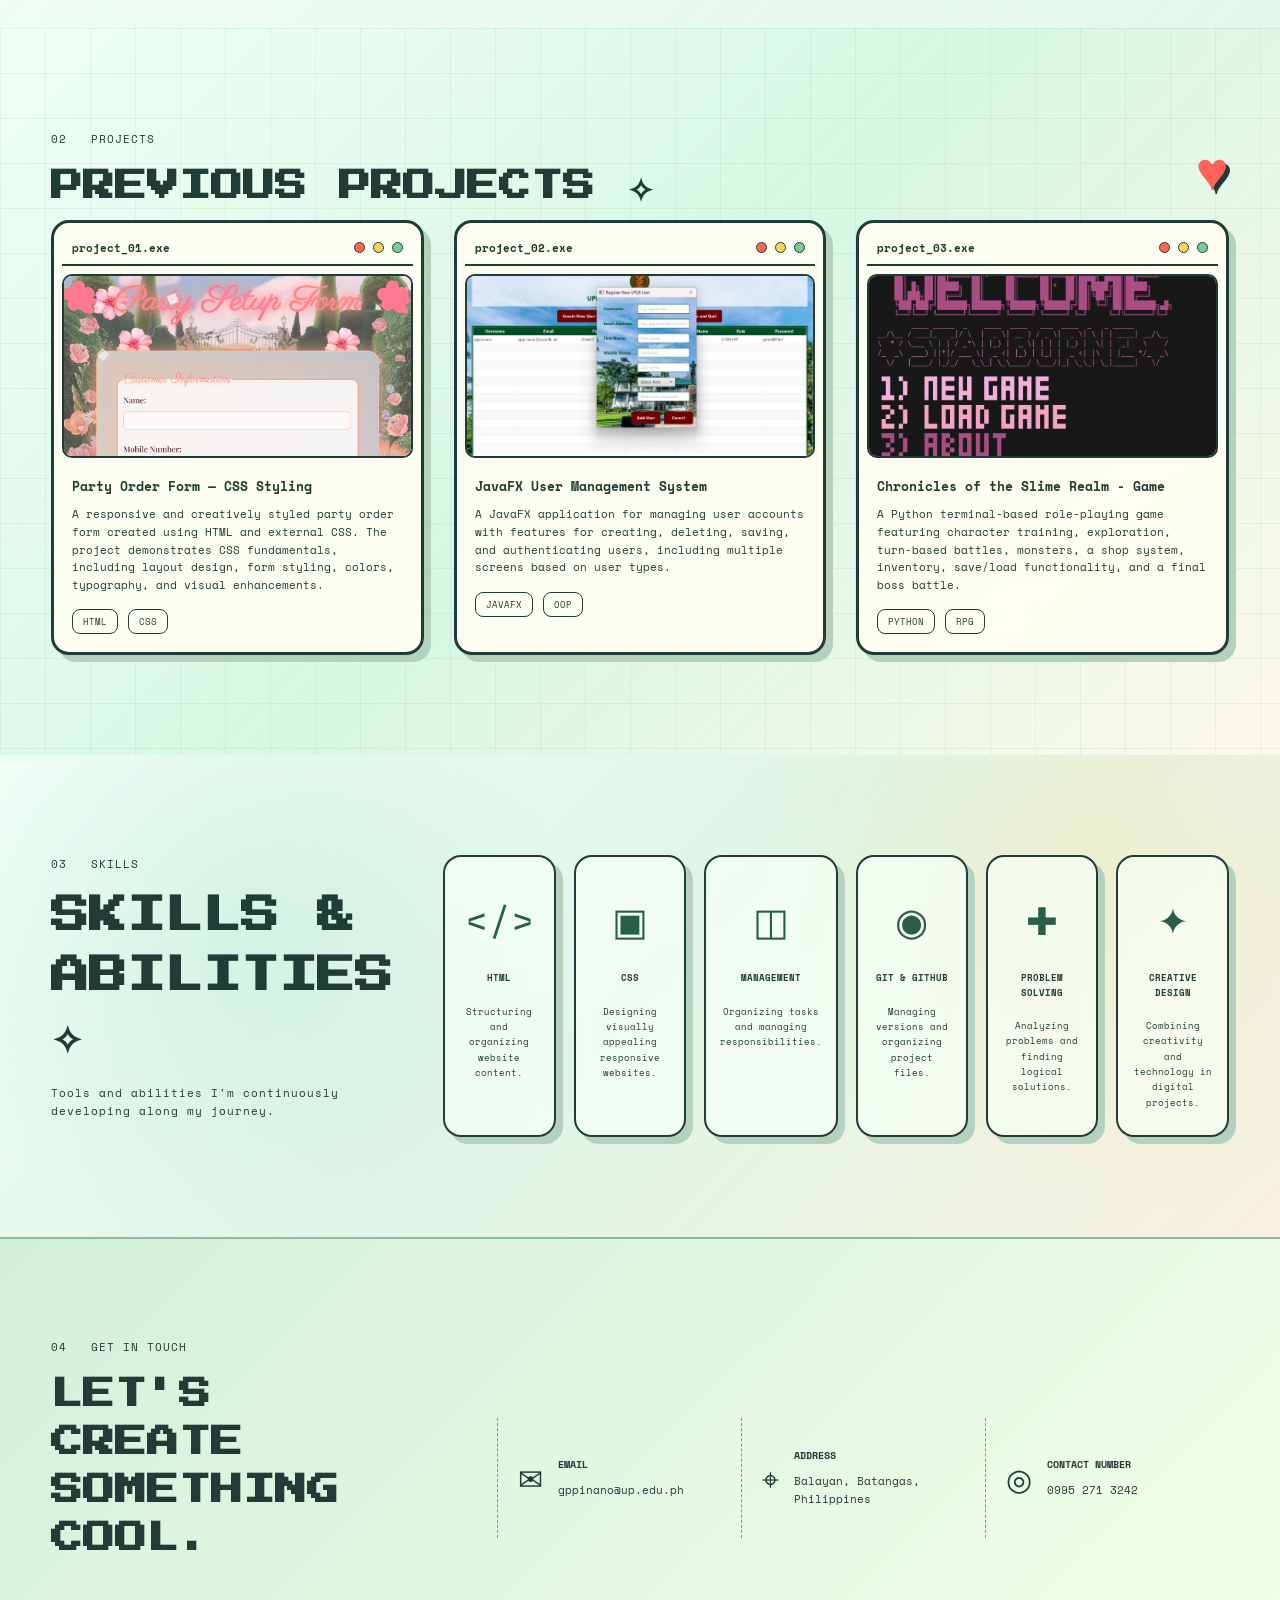
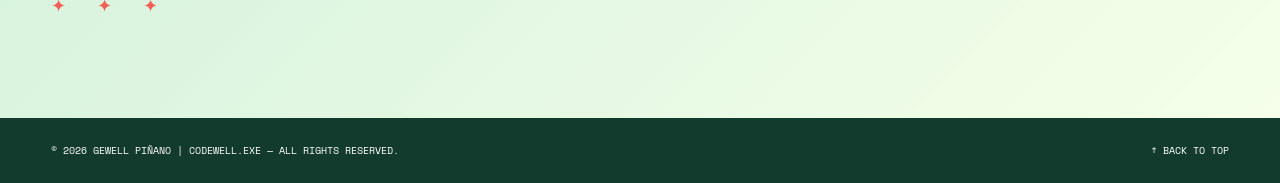
==== commit 8803e57f: "ui: separate contact details in contact section" ====
--- a/index.html
+++ b/index.html
@@ -1228,11 +1228,11 @@
 
                     <div>
 
-                        <h4>PORTFOLIO | CONTACT NUMBER </h4>
+                        <h4>CONTACT NUMBER </h4>
 
                         <p>
 
-                            CODEWELL.EXE | 0995 271 3242
+                           0995 271 3242
 
                         </p>
 
@@ -1258,7 +1258,7 @@
 
         <p>
 
-            © 2026 GEWELL PIÑANO
+            © 2026 GEWELL PIÑANO | CODEWELL.EXE
             — ALL RIGHTS RESERVED.
 
         </p>
--- a/flex.css
+++ b/flex.css
@@ -455,7 +455,7 @@
 .hero {
     min-height: 780px;
 
-    padding: 40px 4% 100px;
+    padding: 25px 4% 80px;
 
     display: grid;
 
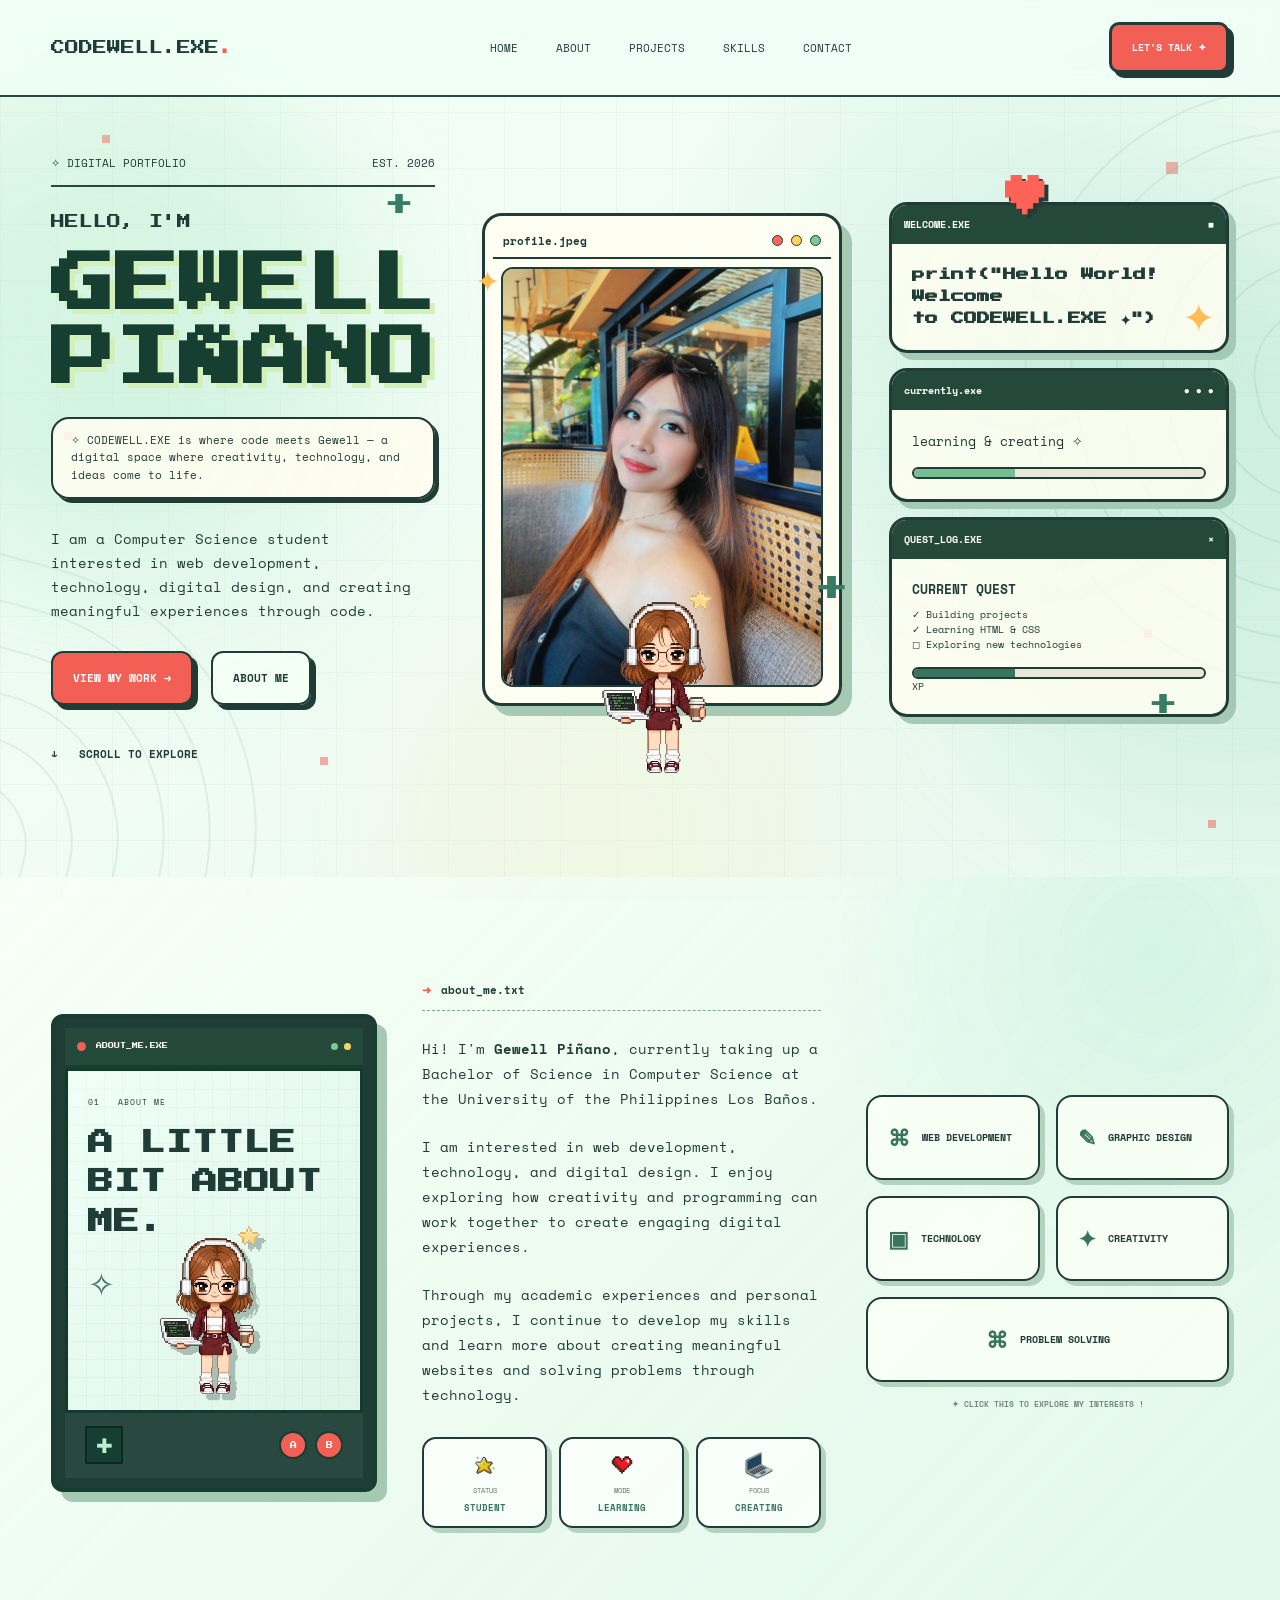
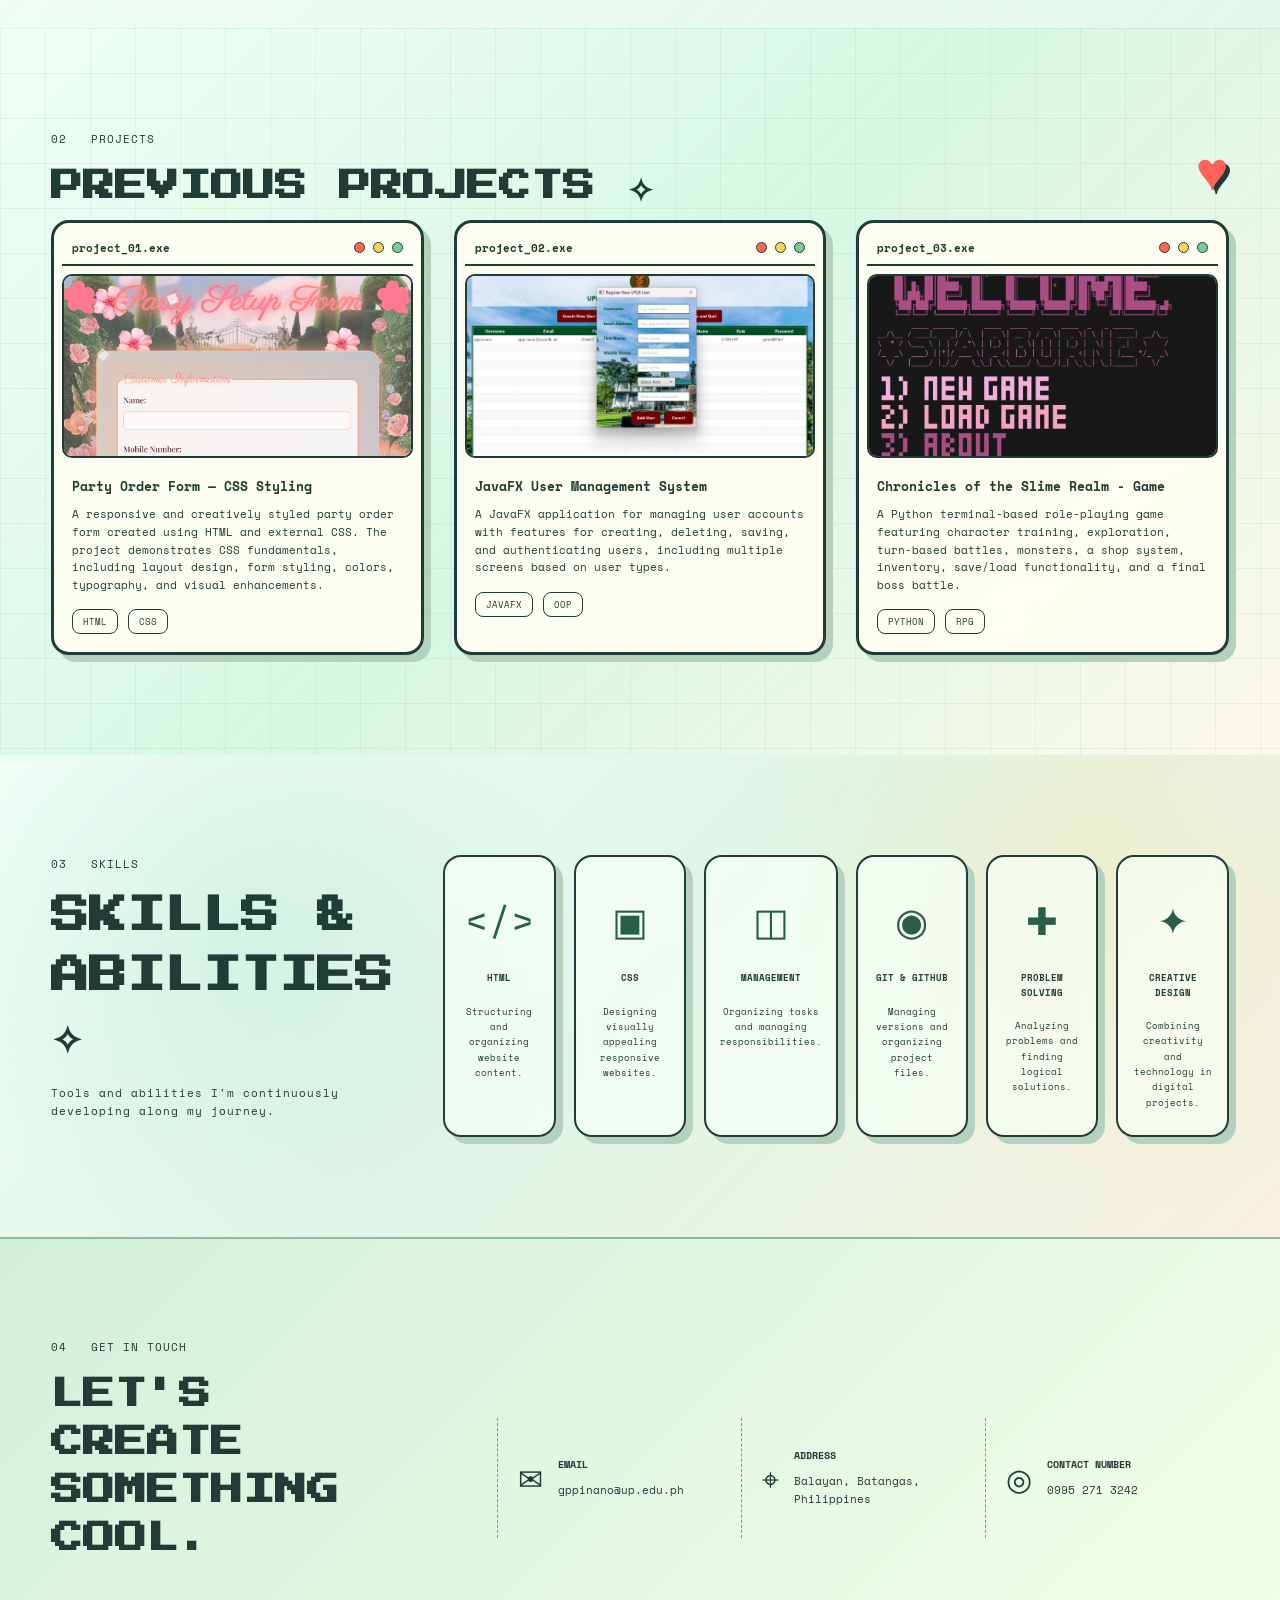
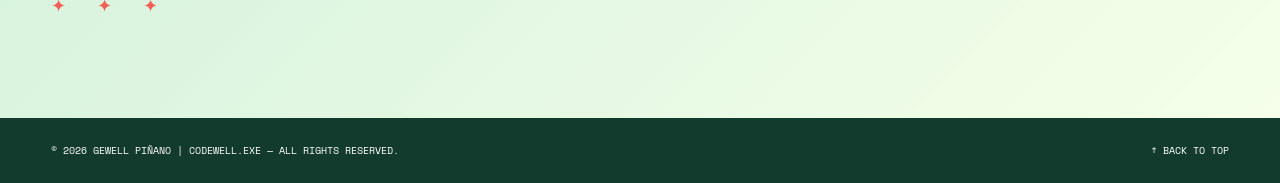
==== commit 050cd655: "ui: update portfolio text content" ====
--- a/index.html
+++ b/index.html
@@ -658,7 +658,7 @@
                 <div class="tag-note">
 
                     <a href="interests/interests.html">
-                        ✦ CLICK TO EXPLORE MY INTERESTS
+                        ✦ CLICK THIS TO EXPLORE MY INTERESTS !
                     </a>
 
                 </div>
--- a/flex.css
+++ b/flex.css
@@ -1539,6 +1539,9 @@
     opacity: 0.6;
 }
 
+.tag-note a {
+    font-weight: bold;
+}
 
 /* -- PROJECTS SECTION -- */
 
@@ -2005,6 +2008,9 @@
     line-height: 1.6;
 }
 
+.contact-item p a:hover {
+    color: #e74c3c !important;
+}
 
 /* -- FOOTER -- */
 
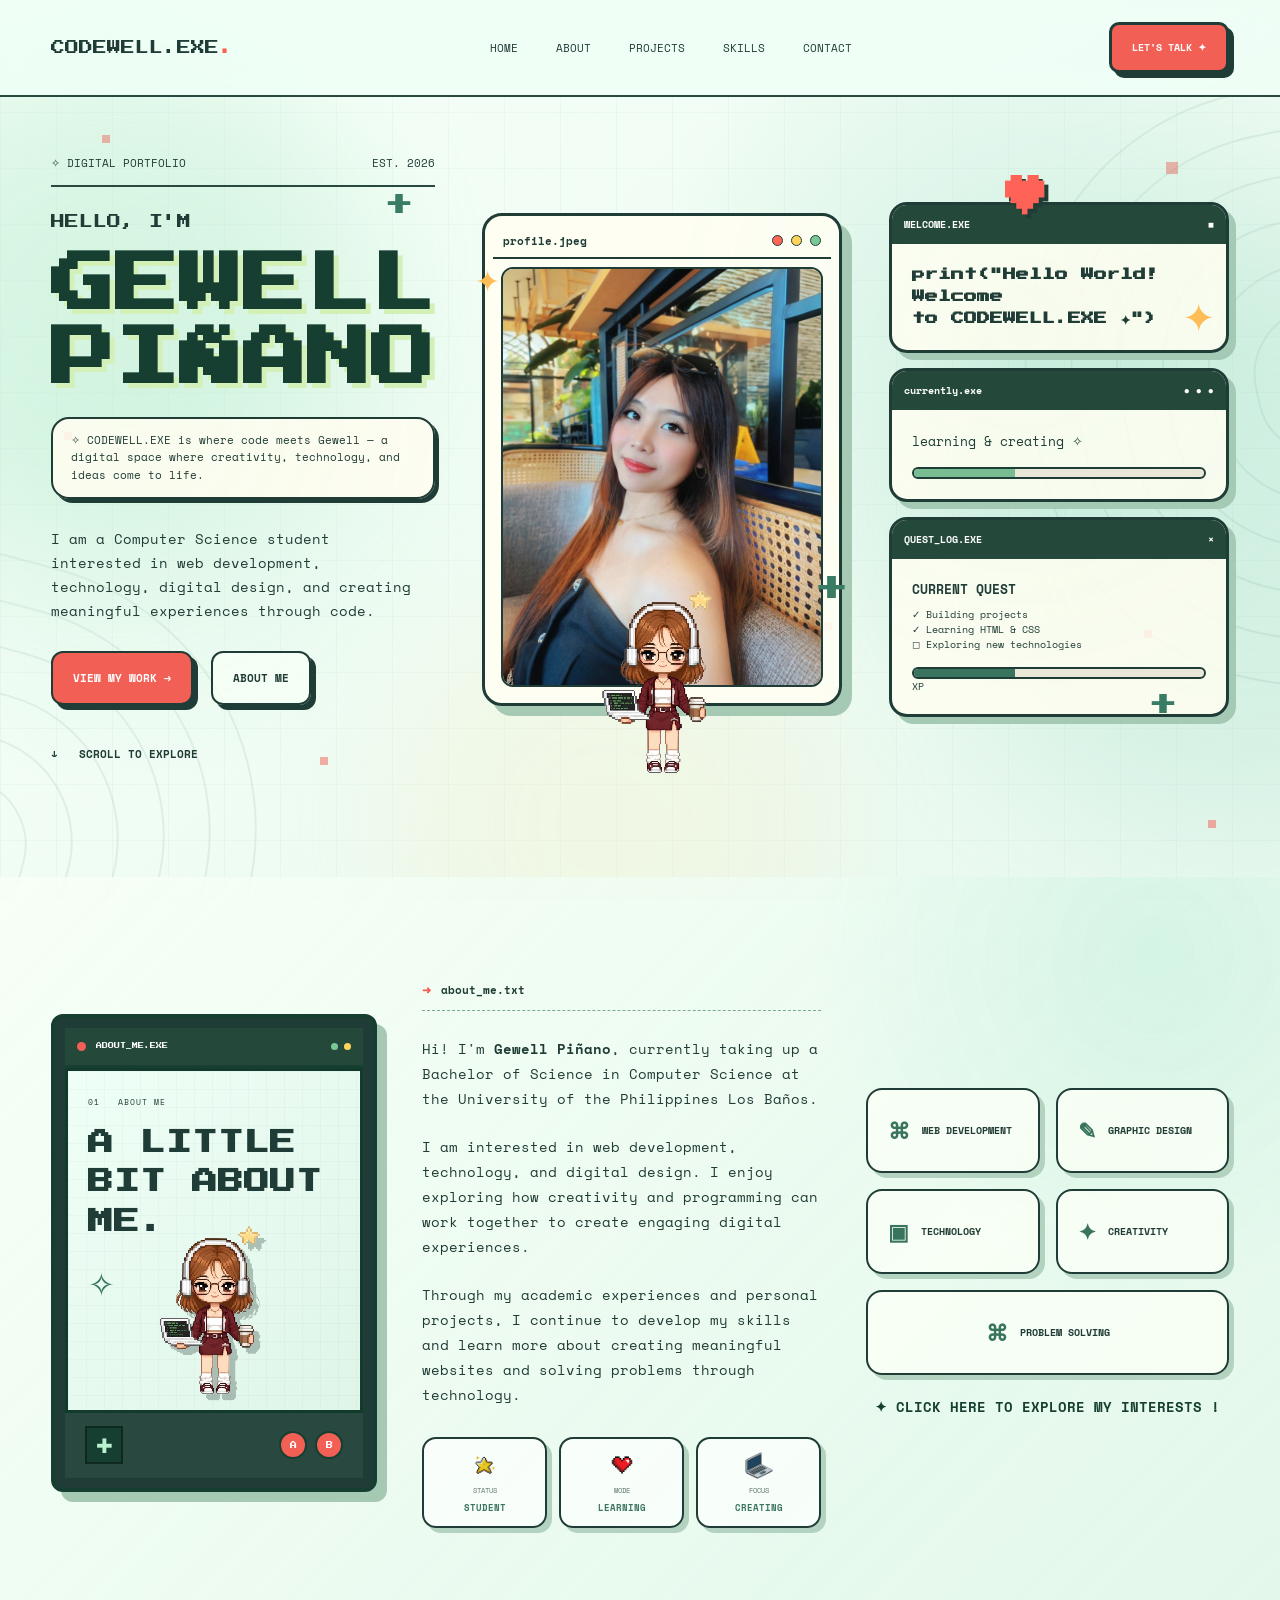
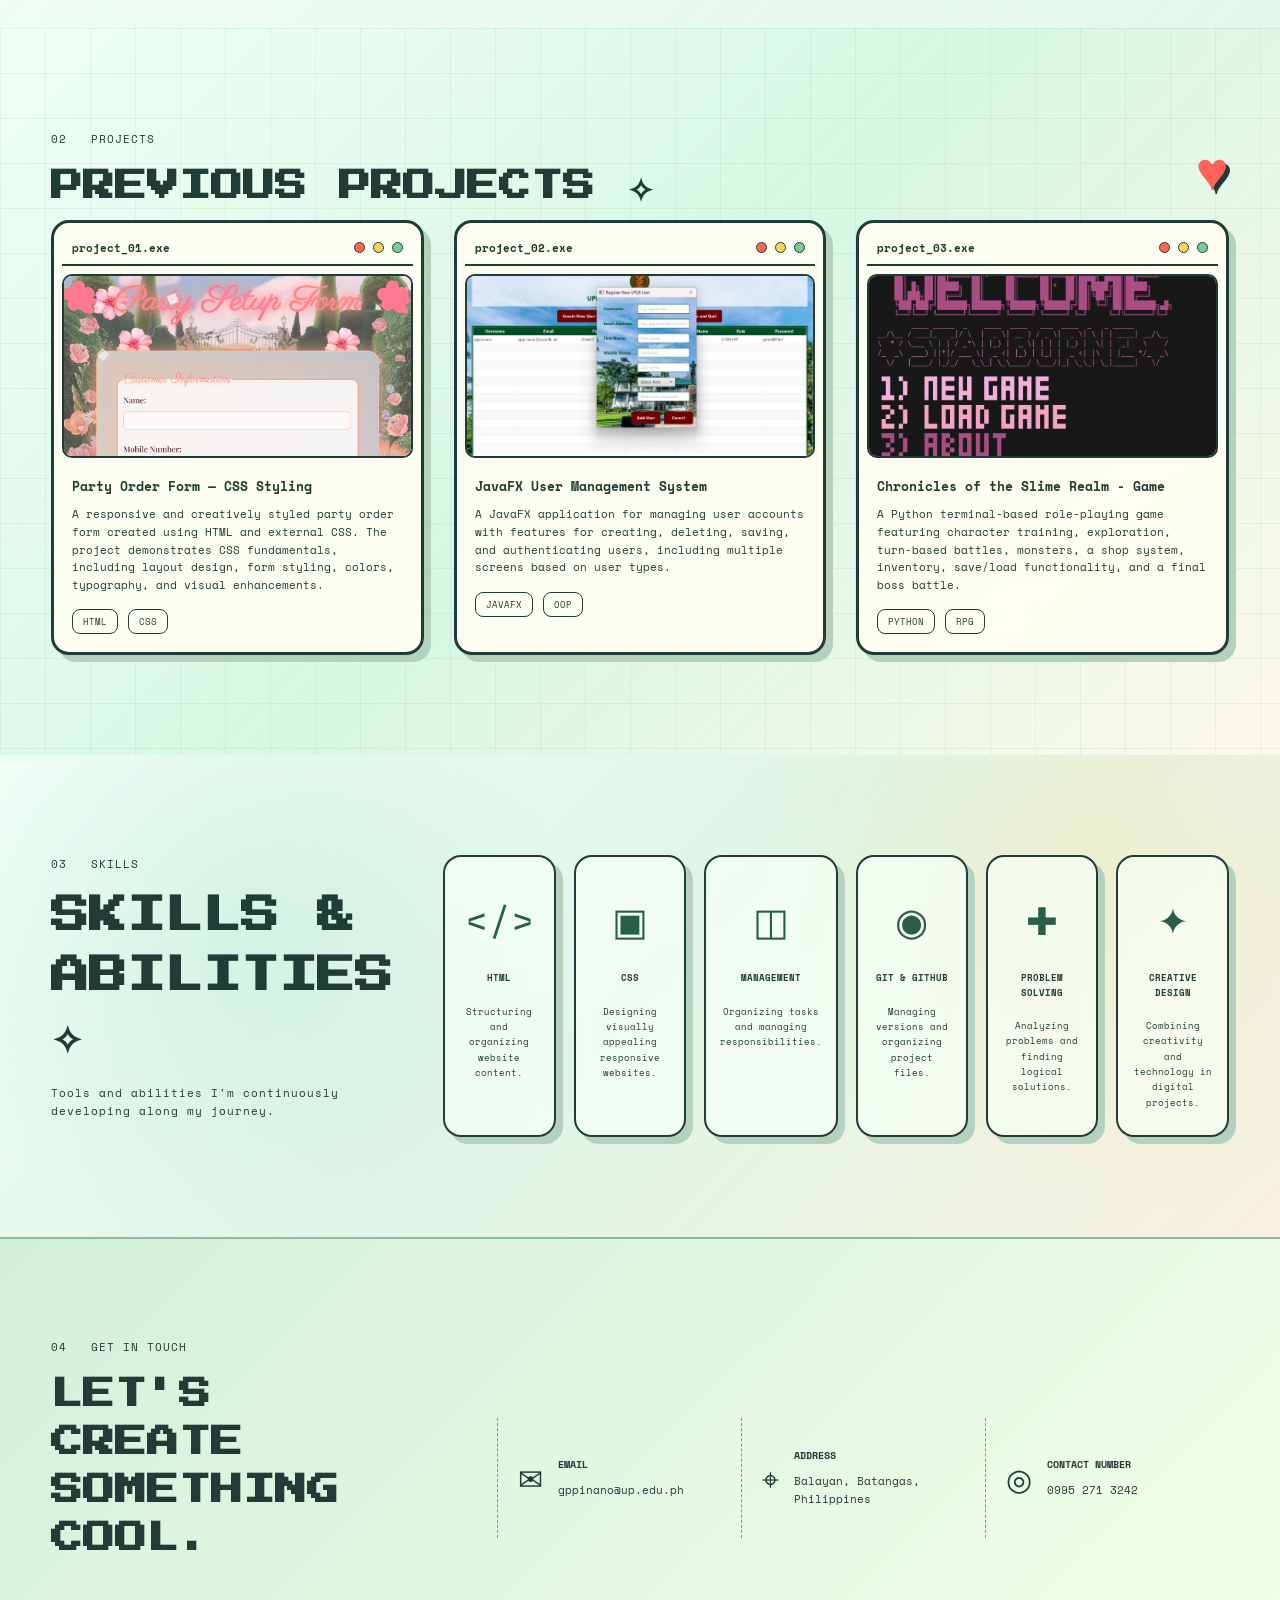
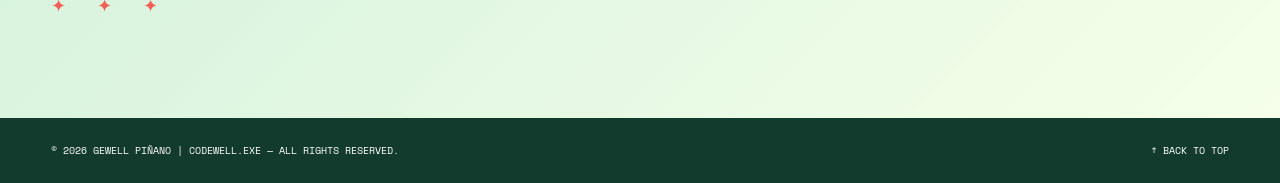
==== commit 3442b356: "style: update interests link text" ====
--- a/index.html
+++ b/index.html
@@ -658,7 +658,7 @@
                 <div class="tag-note">
 
                     <a href="interests/interests.html">
-                        ✦ CLICK THIS TO EXPLORE MY INTERESTS !
+                        ✦ CLICK HERE TO EXPLORE MY INTERESTS !
                     </a>
 
                 </div>
--- a/flex.css
+++ b/flex.css
@@ -1527,20 +1527,37 @@
     justify-content: center;
 }
 
-
 /* Small note below the interest cards */
 .tag-note {
-    grid-column: span 2;
+    grid-column: 1 / -1;
+
+    display: flex;
+    justify-content: center;
+
+    width: 100%;
+
+    margin-top: 5px;
 
     text-align: center;
-
-    font-size: 8px;
-
-    opacity: 0.6;
-}
+}
+
 
 .tag-note a {
     font-weight: bold;
+    font-size: 14px;
+
+    color: #163f31;
+
+    display: inline-block;
+
+    transition: color 0.2s, transform 0.2s;
+}
+
+
+.tag-note a:hover {
+    color: #f25f55;
+
+    transform: scale(1.08);
 }
 
 /* -- PROJECTS SECTION -- */
